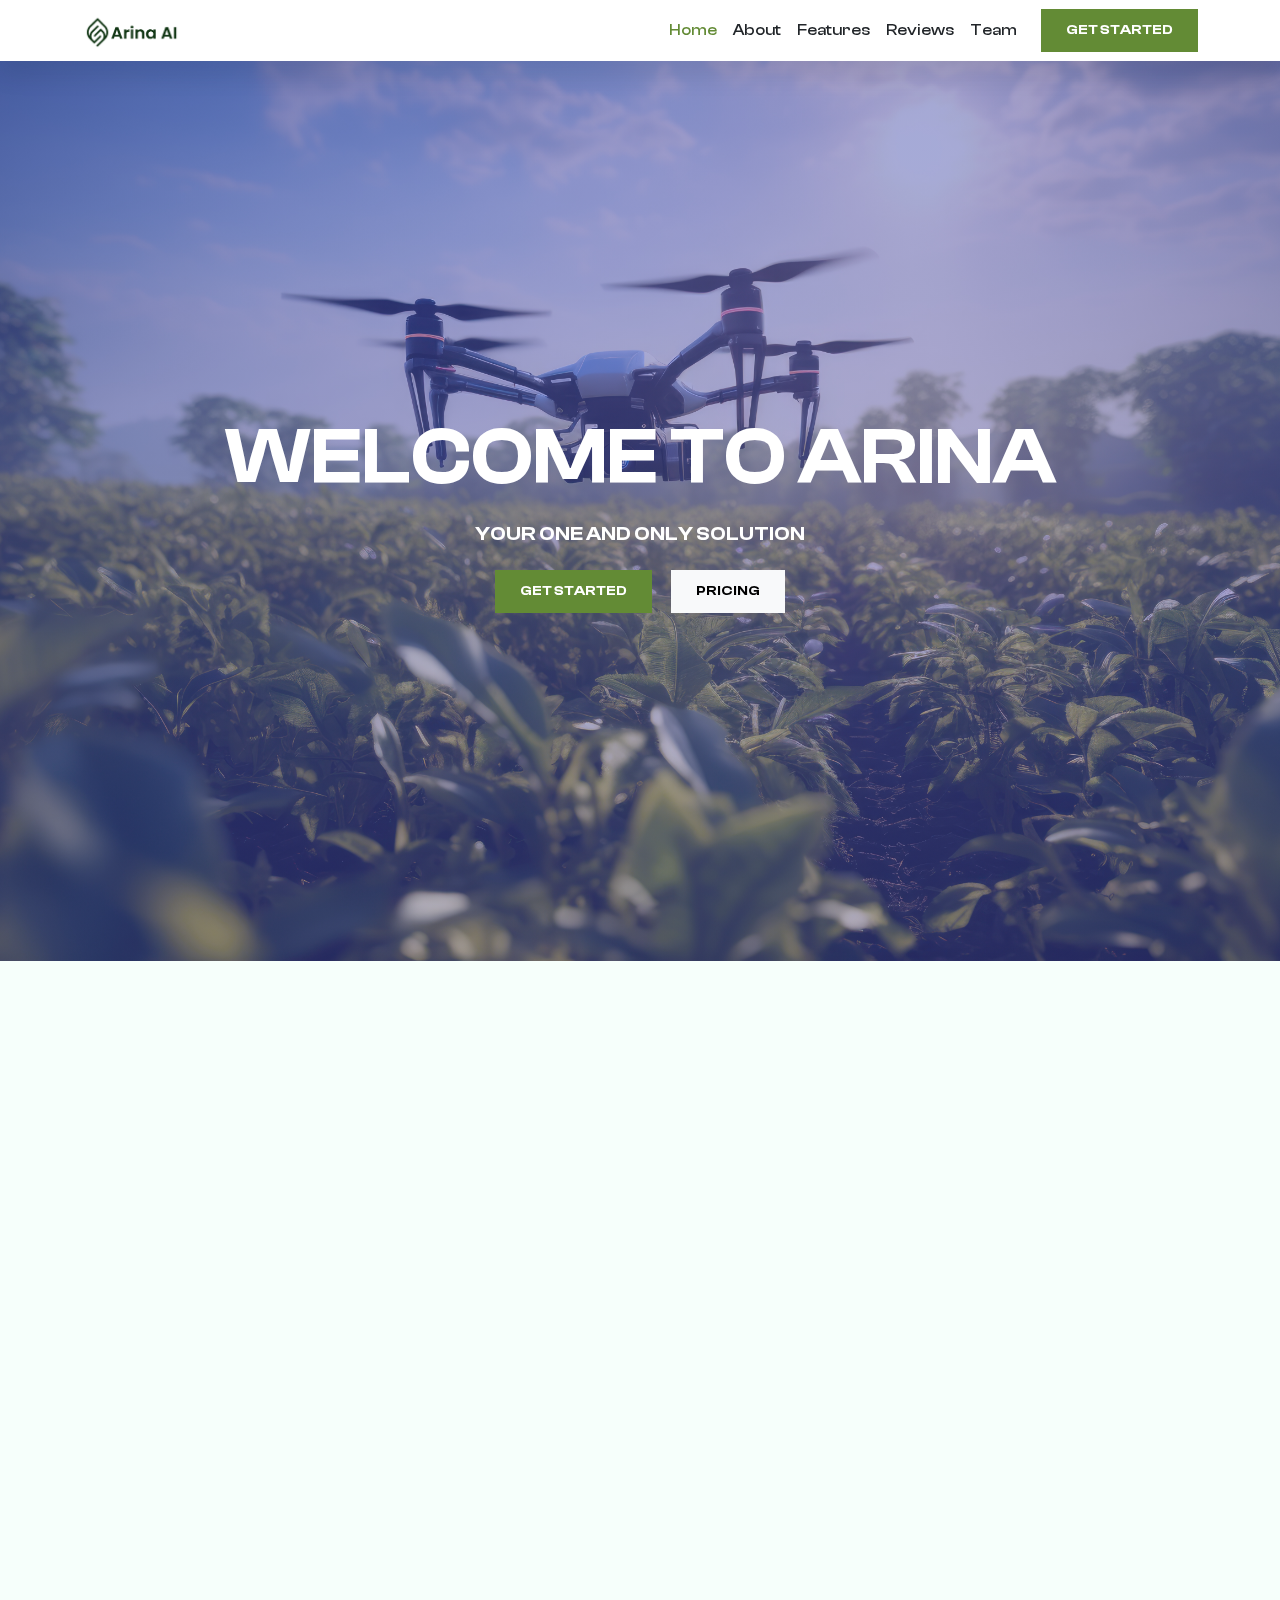
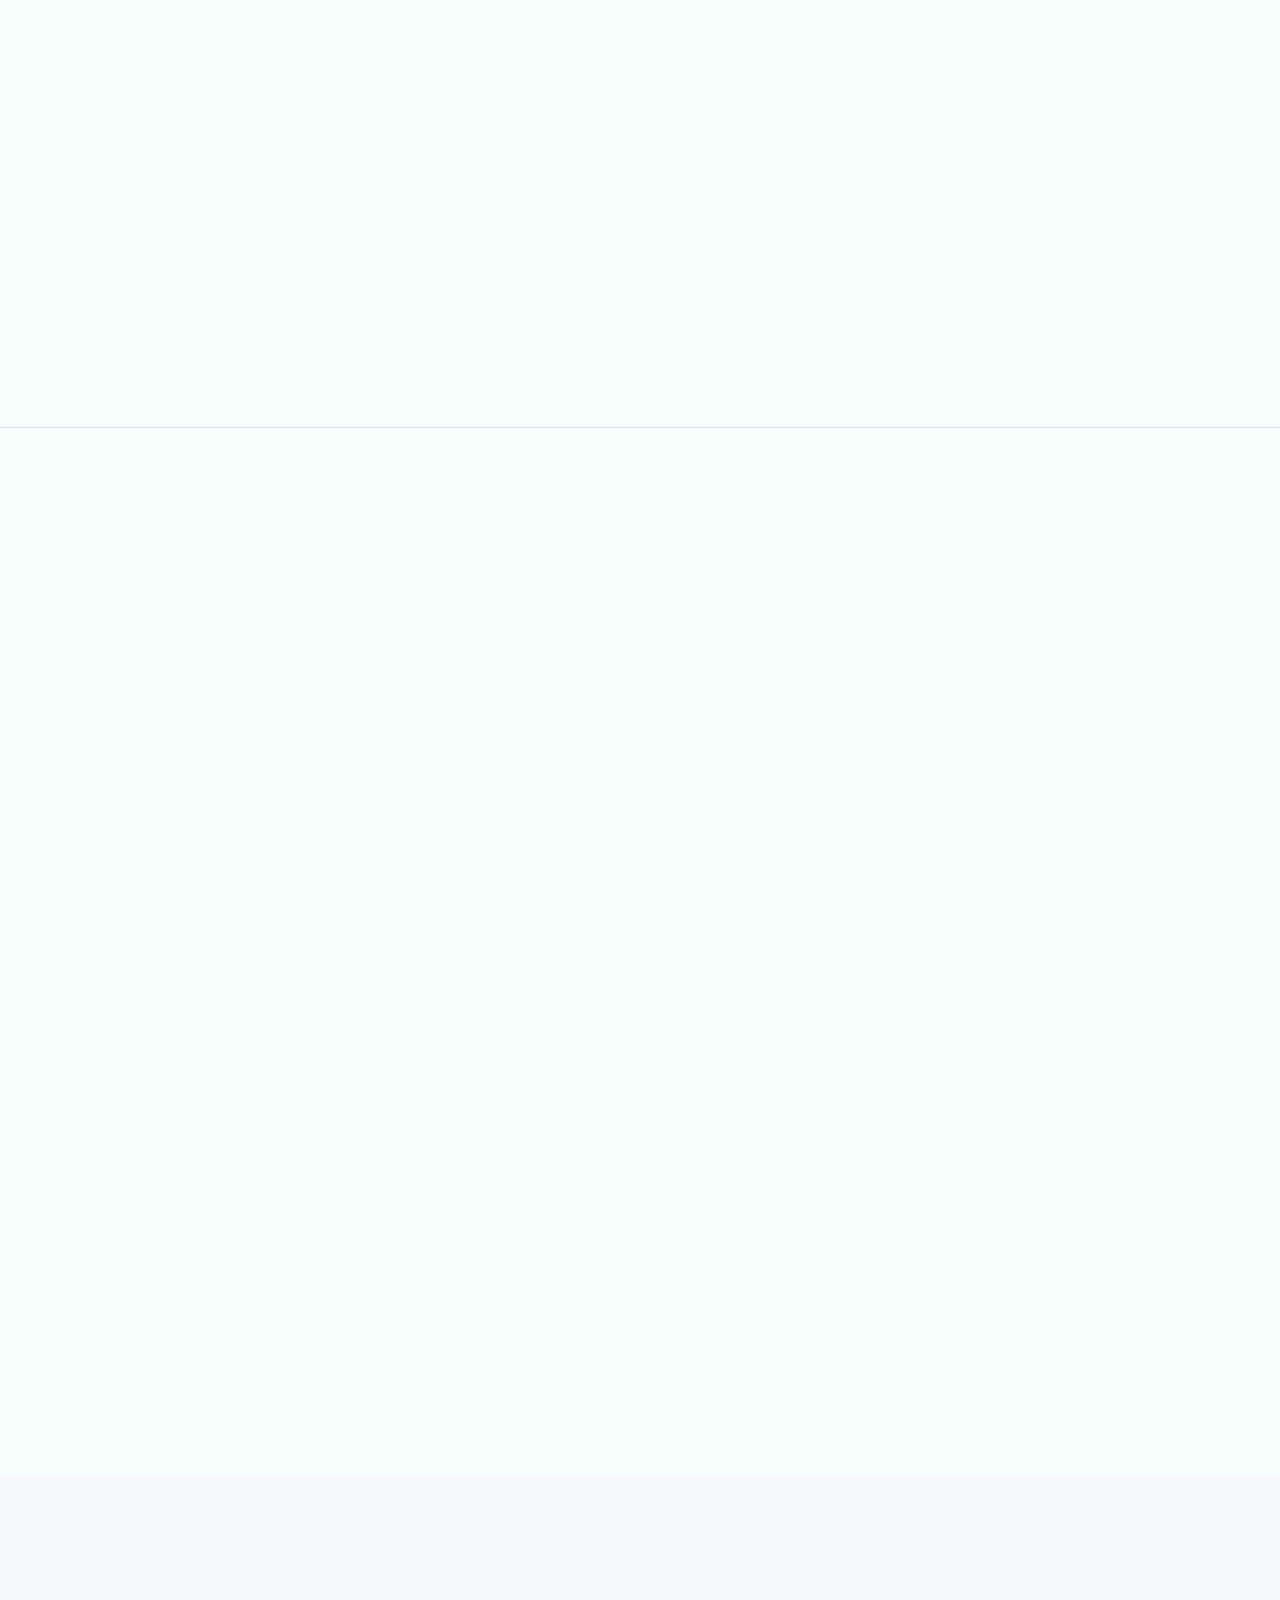
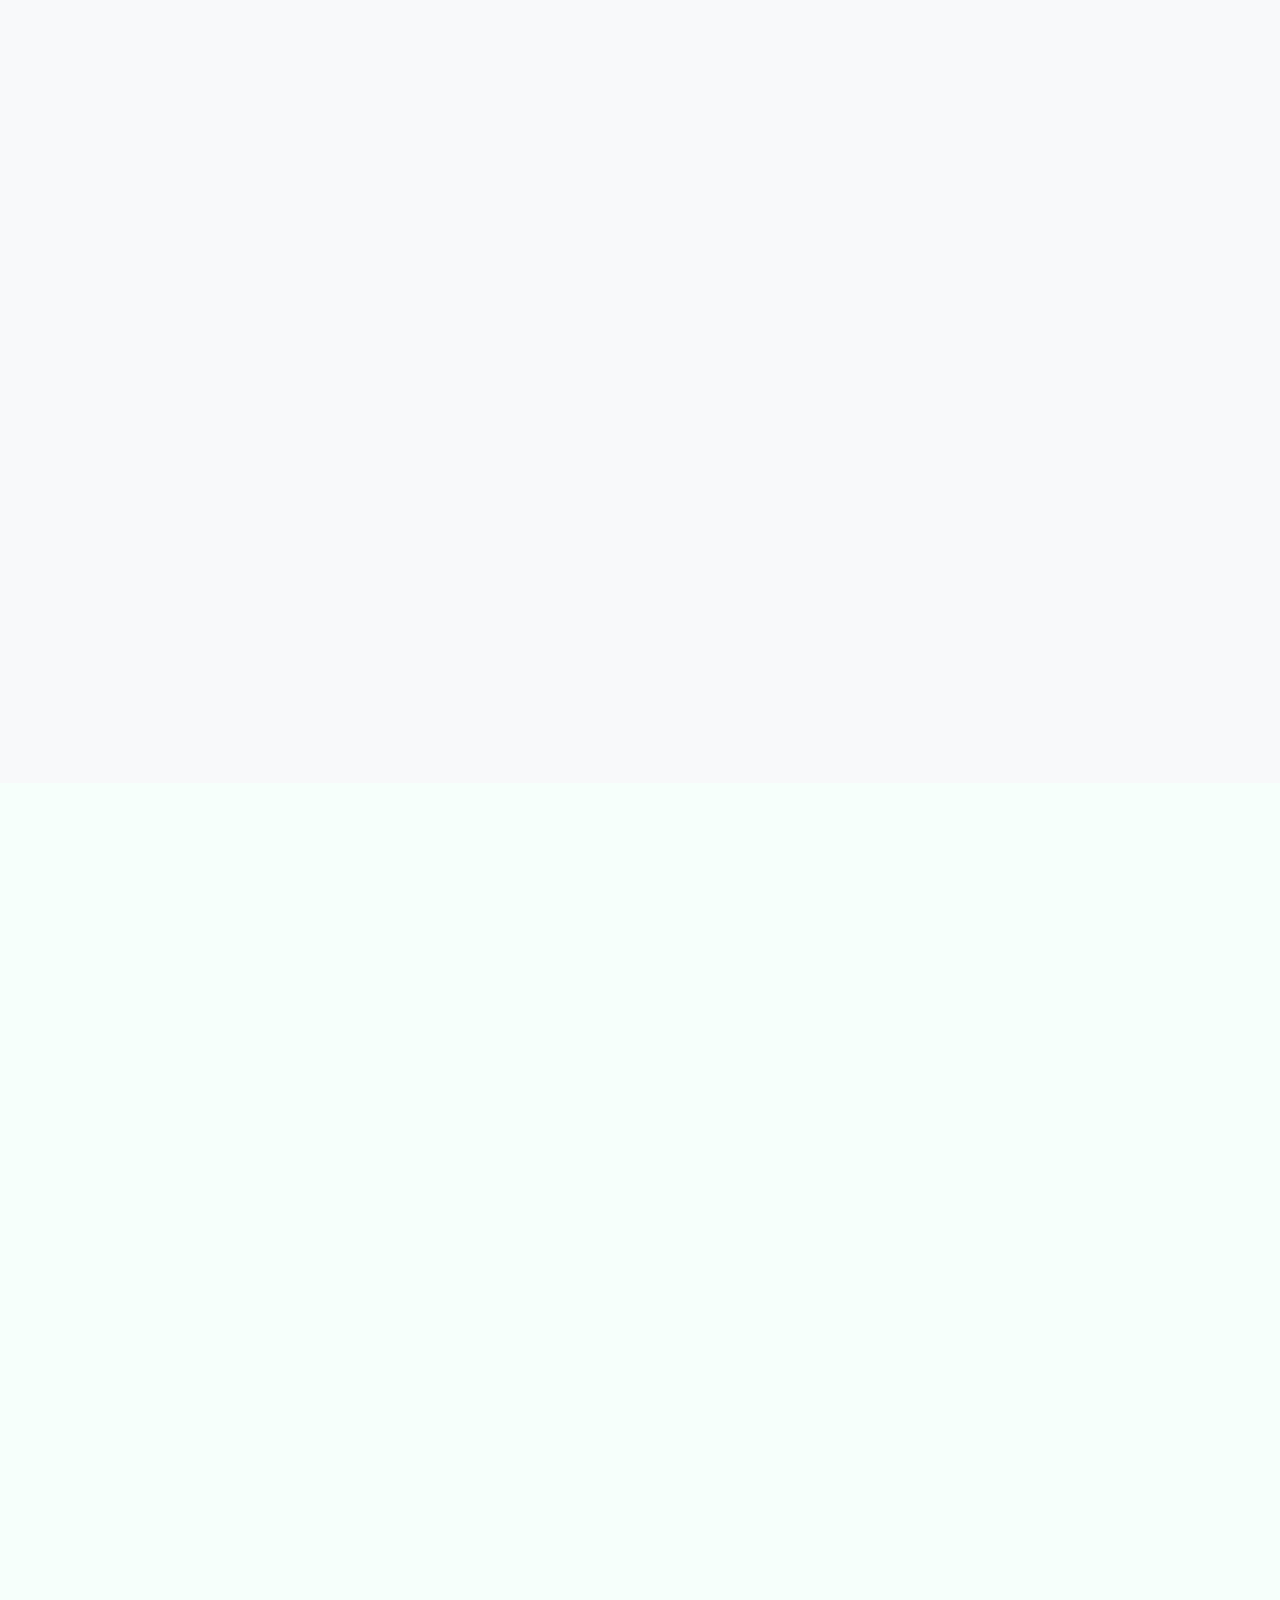
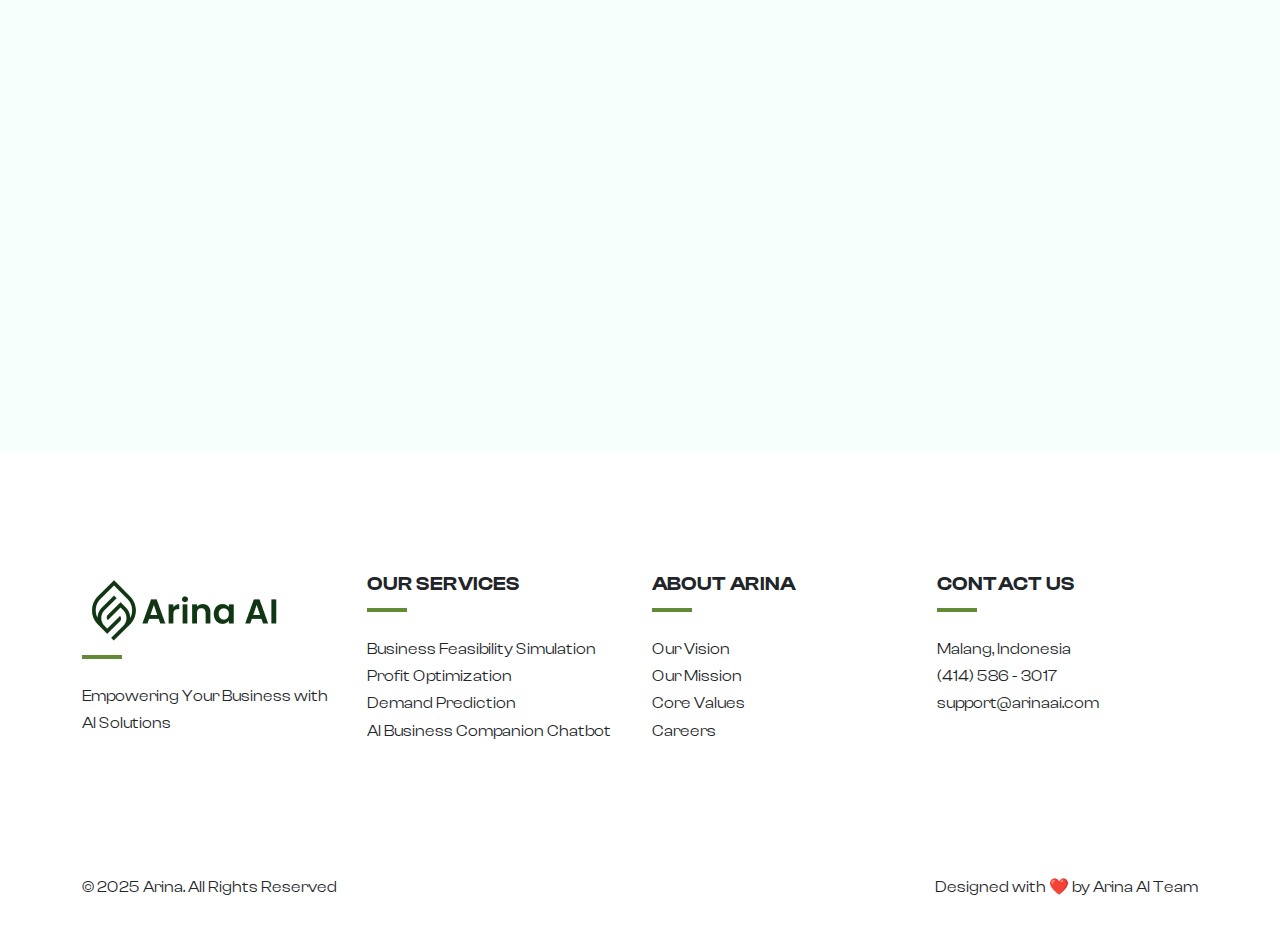
==== index.html @ c82485c7 "Ver 1.2" ====
<!doctype html>
<html lang="en">

<head>
    <meta charset="utf-8">
    <meta name="viewport" content="width=device-width, initial-scale=1">
    <title>Arina - Landing Page</title>
    <link rel="stylesheet" href="https://cdn.jsdelivr.net/npm/bootstrap@5.2.0/dist/css/bootstrap.min.css">
    <link href="https://cdn.jsdelivr.net/npm/remixicon@2.5.0/fonts/remixicon.css" rel="stylesheet">
    <link rel="stylesheet" href="https://cdn.jsdelivr.net/npm/@fancyapps/ui@4.0/dist/fancybox.css">
    <link rel="stylesheet" href="https://unpkg.com/aos@next/dist/aos.css" />
    <link rel="stylesheet" href="./assets/css/style.css">
</head>

<body data-bs-spy="scroll" data-bs-target=".navbar">

    <!-- NAVBAR -->
    <nav class="navbar navbar-expand-lg bg-white sticky-top">
        <div class="container">
            <a class="navbar-brand" href="#">
                <img src="./assets/images/Logo Arina Putih.png" alt="" style="width: 100px; height: auto;">
            </a>
            <button class="navbar-toggler" type="button" data-bs-toggle="collapse" data-bs-target="#navbarNav"
                aria-controls="navbarNav" aria-expanded="false" aria-label="Toggle navigation">
                <span class="navbar-toggler-icon"></span>
            </button>
            <div class="collapse navbar-collapse" id="navbarNav">
                <ul class="navbar-nav ms-auto">
                    <li class="nav-item">
                        <a class="nav-link" href="#hero">Home</a>
                    </li>
                    <li class="nav-item">
                        <a class="nav-link" href="#about">About</a>
                    </li>
                    <li class="nav-item">
                        <a class="nav-link" href="#Main Features">Features</a>
                    </li>
                    <li class="nav-item">
                        <a class="nav-link" href="#reviews">Reviews</a>
                    </li>
                    <li class="nav-item">
                        <a class="nav-link" href="#team">Team</a>
                    </li>
                </ul>
                <a href="https://adsurkasur.github.io/ArinaAI/" class="btn btn-brand ms-lg-3">Get Started</a>
            </div>
        </div>
    </nav>

    <!-- HERO -->
    <section id="hero" class="min-vh-100 d-flex align-items-center text-center">
        <div class="container">
            <div class="row">
                <div class="col-12">
                    <h1 data-aos="fade-left" class="text-uppercase text-white fw-semibold display-1">Welcome to Arina</h1>
                    <h5 class="text-white mt-3 mb-4" data-aos="fade-right">YOUR ONE AND ONLY SOLUTION</h5>
                    <div data-aos="fade-up" data-aos-delay="50">
                        <a href="https://adsurkasur.github.io/ArinaAI/" class="btn btn-brand me-2">Get Started</a>
                        <a href="#Pricing" class="btn btn-light ms-2">Pricing</a>
                    </div>
                </div>
            </div>
        </div>
    </section>

   <!-- ABOUT -->
<section id="about" class="section-padding">
    <div class="container">
        <div class="row">
            <div class="col-12 text-center" data-aos="fade-down" data-aos-delay="50">
                <div class="section-title">
                    <h1 class="display-4 fw-semibold">About Us</h1>
                    <div class="line"></div>
                    <p class="text-dark">
                        Discover how Arina can transform your business with cutting-edge AI solutions and personalized tools.
                    </p>
                </div>
            </div>
        </div>
        <div class="row justify-content-between align-items-center">
            <div class="col-lg-6" data-aos="fade-down" data-aos-delay="50">
                <img src="./assets/images/agriculture-healthy-food.jpg" alt="" class="small-image">
            </div>
            <div data-aos="fade-down" data-aos-delay="150" class="col-lg-5">
                <h1 class="text-dark">Why Choose Arina?</h1>
                <p class="mt-3 mb-4 text-dark">
                    Arina offers innovative AI-powered tools designed to optimize your business processes, reduce costs, and maximize profits. 
                    With our user-friendly platform, you can make data-driven decisions effortlessly.
                </p>
                <div class="d-flex pt-4 mb-3">
                    <div class="iconbox me-4">
                        <i class="ri-mail-send-fill"></i>
                    </div>
                    <div>
                        <h5 class="text-dark">Business Feasibility Simulation</h5>
                        <p class="text-dark">Evaluate your business potential with accurate cost, profit, and ROI predictions.</p>
                    </div>
                </div>
                <div class="d-flex mb-3">
                    <div class="iconbox me-4">
                        <i class="ri-user-5-fill"></i>
                    </div>
                    <div>
                        <h5 class="text-dark">Personalized AI Assistance</h5>
                        <p class="text-dark">Get tailored recommendations and insights to grow your business effectively.</p>
                    </div>
                </div>
                <div class="d-flex">
                    <div class="iconbox me-4">
                        <i class="ri-rocket-2-fill"></i>
                    </div>
                    <div>
                        <h5 class="text-dark">Scalable Solutions</h5>
                        <p class="text-dark">Our tools grow with your business, ensuring long-term success and adaptability.</p>
                    </div>
                </div>
            </div>
        </div>
    </div>
</section>

<!-- Main Features -->
<section id="Main Features" class="section-padding border-top">
    <div class="container">
        <div class="row">
            <div class="col-12 text-center" data-aos="fade-down" data-aos-delay="150">
                <div class="section-title">
                    <h1 class="display-4 fw-semibold">Main Features</h1>
                    <div class="line"></div>
                </div>
            </div>
        </div>
        <div class="row row-cols-1 row-cols-md-2 g-4 text-center">
            <!-- Service 1 -->
            <div class="col" data-aos="fade-down" data-aos-delay="150">
                <div class="service theme-shadow p-lg-5 p-4">
                    <div class="iconbox">
                        <i class="ri-pen-nib-fill"></i>
                    </div>
                    <h5 class="mt-4 mb-3">Business Feasibility Simulation</h5>
                    <ul style="list-style-type: none; padding: 0; margin: 0;">
                        <li>- Calculate business feasibility</li>
                        <li>- Estimate costs, profits, and payback period</li>
                    </ul>
                </div>
            </div>
            <!-- Service 2 -->
            <div class="col" data-aos="fade-down" data-aos-delay="250">
                <div class="service theme-shadow p-lg-5 p-4">
                    <div class="iconbox">
                        <i class="ri-stack-fill"></i>
                    </div>
                    <h5 class="mt-4 mb-3">Profit Optimization</h5>
                    <ul style="list-style-type: none; padding: 0; margin: 0;">
                        <li>- Determine optimal production capacity</li>
                        <li>- Consider constraints on capital, workforce, and logistics</li>
                    </ul>
                </div>
            </div>
            <!-- Service 3 -->
            <div class="col" data-aos="fade-down" data-aos-delay="350">
                <div class="service theme-shadow p-lg-5 p-4">
                    <div class="iconbox">
                        <i class="ri-ruler-2-fill"></i>
                    </div>
                    <h5 class="mt-4 mb-3">Demand Prediction</h5>
                    <ul style="list-style-type: none; padding: 0; margin: 0;">
                        <li>- Predict market demand</li>
                        <li>- Use the Simple Moving Average method for accurate results</li>
                    </ul>
                </div>
            </div>
            <!-- Service 4 -->
            <div class="col" data-aos="fade-down" data-aos-delay="450">
                <div class="service theme-shadow p-lg-5 p-4">
                    <div class="iconbox">
                        <i class="ri-pie-chart-2-fill"></i>
                    </div>
                    <h5 class="mt-4 mb-3">AI Business Companion Chatbot</h5>
                    <ul style="list-style-type: none; padding: 0; margin: 0;">
                        <li>- AI assistant capable of direct interaction</li>
                        <li>- Answer business-related questions</li>
                    </ul>
                </div>
            </div>
        </div>
    </div>
</section>

<!-- SUBSCRIPTION PLANS -->
<section id="pricing" class="section-padding bg-light">
    <div class="container">
        <div class="row">
            <div class="col-12 text-center" data-aos="fade-down" data-aos-delay="150">
                <div class="section-title">
                    <h1 class="display-4 fw-semibold">Subscription Plans</h1>
                    <div class="line"></div>
                    <p>Choose the plan that best fits your business needs and start transforming today.</p>
                </div>
            </div>
        </div>
        <div class="row g-4 text-center">
            <!-- Basic Plan -->
            <div class="col-md-4" data-aos="fade-up" data-aos-delay="200">
                <div class="pricing-card theme-shadow p-lg-5 p-4">
                    <h5 class="fw-bold">Basic Plan</h5>
                    <h1 class="display-4 fw-semibold">$19</h1>
                    <p class="text-muted">Per Month</p>
                    <ul style="list-style-type: none; padding: 0;">
                        <li>- Access to basic features</li>
                        <li>- Email support</li>
                        <li>- Up to 3 users</li>
                    </ul>
                    <a href="#" class="btn btn-brand mt-3">Get Started</a>
                </div>
            </div>
            <!-- Standard Plan -->
            <div class="col-md-4" data-aos="fade-up" data-aos-delay="300">
                <div class="pricing-card theme-shadow p-lg-5 p-4">
                    <h5 class="fw-bold">Standard Plan</h5>
                    <h1 class="display-4 fw-semibold">$49</h1>
                    <p class="text-muted">Per Month</p>
                    <ul style="list-style-type: none; padding: 0;">
                        <li>- Access to all features</li>
                        <li>- Priority email support</li>
                        <li>- Up to 10 users</li>
                    </ul>
                    <a href="#" class="btn btn-brand mt-3">Get Started</a>
                </div>
            </div>
            <!-- Premium Plan -->
            <div class="col-md-4" data-aos="fade-up" data-aos-delay="400">
                <div class="pricing-card theme-shadow p-lg-5 p-4">
                    <h5 class="fw-bold">Premium Plan</h5>
                    <h1 class="display-4 fw-semibold">$99</h1>
                    <p class="text-muted">Per Month</p>
                    <ul style="list-style-type: none; padding: 0;">
                        <li>- Access to all features</li>
                        <li>- 24/7 support</li>
                        <li>- Unlimited users</li>
                    </ul>
                    <a href="#" class="btn btn-brand mt-3">Get Started</a>
                </div>
            </div>
        </div>
    </div>
</section>

    <!-- COUNTER 
    <section id="counter" class="section-padding">
        <div class="container text-center">
            <div class="row g-4">
                <div class="col-lg-3 col-sm-6" data-aos="fade-down" data-aos-delay="150">
                    <h1 class="text-white display-4">90,00+</h1>
                    <h6 class="text-uppercase mb-0 text-white mt-3">Total Downloads</h6>
                </div>
                <div class="col-lg-3 col-sm-6" data-aos="fade-down" data-aos-delay="250">
                    <h1 class="text-white display-4">58K+</h1>
                    <h6 class="text-uppercase mb-0 text-white mt-3">Trusted Clients</h6>
                </div>
                <div class="col-lg-3 col-sm-6" data-aos="fade-down" data-aos-delay="350">
                    <h1 class="text-white display-4">5M+</h1>
                    <h6 class="text-uppercase mb-0 text-white mt-3">THemes Designed</h6>
                </div>
                <div class="col-lg-3 col-sm-6" data-aos="fade-down" data-aos-delay="450">
                    <h1 class="text-white display-4">100+</h1>
                    <h6 class="text-uppercase mb-0 text-white mt-3">Team Members</h6>
                </div>
            </div>
        </div>
    </section>-->

    <!-- PORTFOLIO -->
    <!--<section id="portfolio" class="section-padding">
        <div class="container">
            <div class="row">
                <div class="col-12 text-center" data-aos="fade-down" data-aos-delay="150">
                    <div class="section-title">
                        <h1 class="display-4 fw-semibold">Our Portfolio</h1>
                        <div class="line"></div>
                        <p>We love to craft digital experiances for brands rather than crap and more lorem ipsums and do crazy skills</p>
                    </div>
                </div>
            </div>
            <div class="row g-4">
                <div class="col-md-4" data-aos="fade-down" data-aos-delay="150">
                    <div class="portfolio-item image-zoom">
                        <div class="image-zoom-wrapper">
                            <img src="./assets/images/project-1.jpg" alt="">
                        </div>
                        <a href="./assets/images/project-1.jpg" data-fancybox="gallery" class="iconbox"><i class="ri-search-2-line"></i></a>
                    </div>
                    <div class="portfolio-item image-zoom mt-4">
                        <div class="image-zoom-wrapper">
                            <img src="./assets/images/project-2.jpg" alt="">
                        </div>
                        <a href="./assets/images/project-2.jpg" data-fancybox="gallery" class="iconbox"><i class="ri-search-2-line"></i></a>
                    </div>
                </div>
                <div class="col-md-4" data-aos="fade-down" data-aos-delay="250">
                    <div class="portfolio-item image-zoom">
                        <div class="image-zoom-wrapper">
                            <img src="./assets/images/project-3.jpg" alt="">
                        </div>
                        <a href="./assets/images/project-3.jpg" data-fancybox="gallery" class="iconbox"><i class="ri-search-2-line"></i></a>
                    </div>
                    <div class="portfolio-item image-zoom mt-4">
                        <div class="image-zoom-wrapper">
                            <img src="./assets/images/project-4.jpg" alt="">
                        </div>
                        <a href="./assets/images/project-4.jpg" data-fancybox="gallery" class="iconbox"><i class="ri-search-2-line"></i></a>
                    </div>
                </div>
                <div class="col-md-4" data-aos="fade-down" data-aos-delay="350">
                    <div class="portfolio-item image-zoom">
                        <div class="image-zoom-wrapper">
                            <img src="./assets/images/project-5.jpg" alt="">
                        </div>
                        <a href="./assets/images/project-5.jpg" data-fancybox="gallery" class="iconbox"><i class="ri-search-2-line"></i></a>
                    </div>
                    <div class="portfolio-item image-zoom mt-4">
                        <div class="image-zoom-wrapper">
                            <img src="./assets/images/project-6.jpg" alt="">
                        </div>
                        <a href="./assets/images/project-6.jpg" data-fancybox="gallery" class="iconbox"><i class="ri-search-2-line"></i></a>
                    </div>
                </div>
            </div>
        </div>
    </section>-->

    <!-- REVIEW 
    <section id="reviews" class="section-padding bg-light">
        <div class="container">
            <div class="row">
                <div class="col-12 text-center" data-aos="fade-down" data-aos-delay="150">
                    <div class="section-title">
                        <h1 class="display-4 fw-semibold">Testimonials</h1>
                        <div class="line"></div>
                        <p>We love to craft digital experiances for brands rather than crap and more lorem ipsums and do crazy skills</p>
                    </div>
                </div>
            </div>
            <div class="row gy-5 gx-4">
                <div class="col-lg-4 col-sm-6" data-aos="fade-down" data-aos-delay="150">
                    <div class="review">
                        <div class="review-head p-4 bg-white theme-shadow">
                            <div class="text-warning">
                                <i class="ri-star-fill"></i>
                                <i class="ri-star-fill"></i>
                                <i class="ri-star-fill"></i>
                                <i class="ri-star-fill"></i>
                                <i class="ri-star-fill"></i>
                            </div>
                            <p>Amazing theme ipsum dolor sit amet consectetur adipisicing elit. Assumenda eum animi rerum ipsam impedit dicta voluptatem.</p>
                        </div>
                        <div class="review-person mt-4 d-flex align-items-center">
                            <img class="rounded-circle" src="./assets/images/avatar-1.jpg" alt="">
                            <div class="ms-3">
                                <h5>Dianne Russell</h5>
                                <small>UX Architect</small>
                            </div>
                        </div>
                    </div>
                </div>
                <div class="col-lg-4 col-sm-6" data-aos="fade-down" data-aos-delay="250">
                    <div class="review">
                        <div class="review-head p-4 bg-white theme-shadow">
                            <div class="text-warning">
                                <i class="ri-star-fill"></i>
                                <i class="ri-star-fill"></i>
                                <i class="ri-star-fill"></i>
                                <i class="ri-star-fill"></i>
                                <i class="ri-star-fill"></i>
                            </div>
                            <p>Amazing theme ipsum dolor sit amet consectetur adipisicing elit. Assumenda eum animi rerum ipsam impedit dicta voluptatem.</p>
                        </div>
                        <div class="review-person mt-4 d-flex align-items-center">
                            <img class="rounded-circle" src="./assets/images/avatar-2.jpg" alt="">
                            <div class="ms-3">
                                <h5>Dianne Russell</h5>
                                <small>UX Architect</small>
                            </div>
                        </div>
                    </div>
                </div>
                <div class="col-lg-4 col-sm-6" data-aos="fade-down" data-aos-delay="350">
                    <div class="review">
                        <div class="review-head p-4 bg-white theme-shadow">
                            <div class="text-warning">
                                <i class="ri-star-fill"></i>
                                <i class="ri-star-fill"></i>
                                <i class="ri-star-fill"></i>
                                <i class="ri-star-fill"></i>
                                <i class="ri-star-fill"></i>
                            </div>
                            <p>Amazing theme ipsum dolor sit amet consectetur adipisicing elit. Assumenda eum animi rerum ipsam impedit dicta voluptatem.</p>
                        </div>
                        <div class="review-person mt-4 d-flex align-items-center">
                            <img class="rounded-circle" src="./assets/images/avatar-3.jpg" alt="">
                            <div class="ms-3">
                                <h5>Dianne Russell</h5>
                                <small>UX Architect</small>
                            </div>
                        </div>
                    </div>
                </div>
                <div class="col-lg-4 col-sm-6" data-aos="fade-down" data-aos-delay="450">
                    <div class="review">
                        <div class="review-head p-4 bg-white theme-shadow">
                            <div class="text-warning">
                                <i class="ri-star-fill"></i>
                                <i class="ri-star-fill"></i>
                                <i class="ri-star-fill"></i>
                                <i class="ri-star-fill"></i>
                                <i class="ri-star-fill"></i>
                            </div>
                            <p>Amazing theme ipsum dolor sit amet consectetur adipisicing elit. Assumenda eum animi rerum ipsam impedit dicta voluptatem.</p>
                        </div>
                        <div class="review-person mt-4 d-flex align-items-center">
                            <img class="rounded-circle" src="./assets/images/avatar-4.jpg" alt="">
                            <div class="ms-3">
                                <h5>Dianne Russell</h5>
                                <small>UX Architect</small>
                            </div>
                        </div>
                    </div>
                </div>
                <div class="col-lg-4 col-sm-6" data-aos="fade-down" data-aos-delay="550">
                    <div class="review">
                        <div class="review-head p-4 bg-white theme-shadow">
                            <div class="text-warning">
                                <i class="ri-star-fill"></i>
                                <i class="ri-star-fill"></i>
                                <i class="ri-star-fill"></i>
                                <i class="ri-star-fill"></i>
                                <i class="ri-star-fill"></i>
                            </div>
                            <p>Amazing theme ipsum dolor sit amet consectetur adipisicing elit. Assumenda eum animi rerum ipsam impedit dicta voluptatem.</p>
                        </div>
                        <div class="review-person mt-4 d-flex align-items-center">
                            <img class="rounded-circle" src="./assets/images/avatar-5.jpg" alt="">
                            <div class="ms-3">
                                <h5>Dianne Russell</h5>
                                <small>UX Architect</small>
                            </div>
                        </div>
                    </div>
                </div>
                <div class="col-lg-4 col-sm-6" data-aos="fade-down" data-aos-delay="650">
                    <div class="review">
                        <div class="review-head p-4 bg-white theme-shadow">
                            <div class="text-warning">
                                <i class="ri-star-fill"></i>
                                <i class="ri-star-fill"></i>
                                <i class="ri-star-fill"></i>
                                <i class="ri-star-fill"></i>
                                <i class="ri-star-fill"></i>
                            </div>
                            <p>Amazing theme ipsum dolor sit amet consectetur adipisicing elit. Assumenda eum animi rerum ipsam impedit dicta voluptatem.</p>
                        </div>
                        <div class="review-person mt-4 d-flex align-items-center">
                            <img class="rounded-circle" src="./assets/images/avatar-6.jpg" alt="">
                            <div class="ms-3">
                                <h5>Dianne Russell</h5>
                                <small>UX Architect</small>
                            </div>
                        </div>
                    </div>
                </div>
            </div>
        </div>
    </section> -->

<!-- TEAM -->
<section id="team" class="section-padding">
    <div class="container">
        <div class="row">
            <div class="col-12 text-center" data-aos="fade-down" data-aos-delay="150">
                <div class="section-title">
                    <h1 class="display-4 fw-semibold">Team Members</h1>
                    <div class="line"></div>
                    <p>
                        People behind Arina, dedicated to delivering innovative AI solutions and exceptional digital experiences for your business growth.
                    </p>
                    </p>
                </div>
            </div>
        </div>
        <div class="row g-4 text-center">
            <!-- Team Member 1 -->
            <div class="col-md-4" data-aos="fade-down" data-aos-delay="150">
                <div class="team-member image-zoom">
                    <div class="image-zoom-wrapper">
                        <img src="./assets/images/Ade.png" alt="">
                    </div>
                    <div class="team-member-content">
                        <h4 class="text-white">Ade Surya Ananda</h4>
                        <p class="mb-0 text-white">Chief Executive Officer</p>
                    </div>
                </div>
            </div>
            <!-- Team Member 2 -->
            <div class="col-md-4" data-aos="fade-down" data-aos-delay="250">
                <div class="team-member image-zoom">
                    <div class="image-zoom-wrapper">
                        <img src="./assets/images/Azel.png" alt="">
                    </div>
                    <div class="team-member-content">
                        <h4 class="text-white">Azel Khansa Ayusta</h4>
                        <p class="mb-0 text-white">Chief Financial Officer</p>
                    </div>
                </div>
            </div>
            <!-- Team Member 3 -->
            <div class="col-md-4" data-aos="fade-down" data-aos-delay="350">
                <div class="team-member image-zoom">
                    <div class="image-zoom-wrapper">
                        <img src="./assets/images/Gita.png" alt="">
                    </div>
                    <div class="team-member-content">
                        <h4 class="text-white">Najma Brighitta Arifia</h4>
                        <p class="mb-0 text-white">Chief Marketing Officer</p>
                    </div>
                </div>
            </div>
            <!-- Team Member 4 -->
            <div class="col-md-4" data-aos="fade-down" data-aos-delay="450">
                <div class="team-member image-zoom">
                    <div class="image-zoom-wrapper">
                        <img src="./assets/images/Daffa Radityo.jpg" alt="">
                    </div>
                    <div class="team-member-content">
                        <h4 class="text-white">Daffa Radityo Adjiefirmansyah</h4>
                        <p class="mb-0 text-white">Chief Tech Officer</p>
                    </div>
                </div>
            </div>
            <!-- Team Member 5 -->
            <div class="col-md-4" data-aos="fade-down" data-aos-delay="550">
                <div class="team-member image-zoom">
                    <div class="image-zoom-wrapper">
                        <img src="./assets/images/Yaya.png" alt="">
                    </div>
                    <div class="team-member-content">
                        <h4 class="text-white">Mutiara Shabrina</h4>
                        <p class="mb-0 text-white">Chief Operating Officer</p>
                    </div>
                </div>
            </div>
        </div>
    </div>
</section>

    <!-- CONTACT 
    <section class="section-padding bg-light" id="contact">
        <div class="container">
            <div class="row">
                <div class="col-12 text-center" data-aos="fade-down" data-aos-delay="150">
                    <div class="section-title">
                        <h1 class="display-4 text-white fw-semibold">Gete in touch</h1>
                        <div class="line bg-white"></div>
                        <p class="text-white">We love to craft digital experiances for brands rather than crap and more lorem ipsums and do crazy skills</p>
                    </div>
                </div>
            </div>
            <div class="row justify-content-center" data-aos="fade-down" data-aos-delay="250">
                <div class="col-lg-8">
                    <form action="#" class="row g-3 p-lg-5 p-4 bg-white theme-shadow">
                        <div class="form-group col-lg-6">
                            <input type="text" class="form-control" placeholder="Enter first name">
                        </div>
                        <div class="form-group col-lg-6">
                            <input type="text" class="form-control" placeholder="Enter last name">
                        </div>
                        <div class="form-group col-lg-12">
                            <input type="email" class="form-control" placeholder="Enter Email address">
                        </div>
                        <div class="form-group col-lg-12">
                            <input type="text" class="form-control" placeholder="Enter subject">
                        </div>
                        <div class="form-group col-lg-12">
                            <textarea name="message" rows="5" class="form-control" placeholder="Enter Message"></textarea>
                        </div>
                        <div class="form-group col-lg-12 d-grid">
                            <button class="btn btn-brand">Send Message</button>
                        </div>
                    </form>
                </div>
            </div>
        </div>
    </section>-->

    <!-- BLOG    
     <section id="blog" class="section-padding">
        <div class="container">
            <div class="row">
                <div class="col-12 text-center" data-aos="fade-down" data-aos-delay="150">
                    <div class="section-title">
                        <h1 class="display-4 fw-semibold">Recent News & Articles</h1>
                        <div class="line"></div>
                        <p>We love to craft digital experiances for brands rather than crap and more lorem ipsums and do crazy skills</p>
                    </div>
                </div>
            </div>
            <div class="row">
                <div class="col-md-4" data-aos="fade-down" data-aos-delay="150">
                    <div class="team-member image-zoom">
                        <div class="image-zoom-wrapper">
                            <img src="./assets/images/blog-post-1.jpg" alt="">
                        </div>
                        <h5 class="mt-4">Web Design 2022</h5>
                        <p>Lorem ipsum dolor sit amet consectetur adipisicing elit. Sit sequi quos magni!</p>
                        <a href="#">Read More</a>
                    </div>
                </div>
                <div class="col-md-4" data-aos="fade-down" data-aos-delay="250">
                    <div class="team-member image-zoom">
                        <div class="image-zoom-wrapper">
                            <img src="./assets/images/blog-post-2.jpg" alt="">
                        </div>
                        <h5 class="mt-4">Web Design 2022</h5>
                        <p>Lorem ipsum dolor sit amet consectetur adipisicing elit. Sit sequi quos magni!</p>
                        <a href="#">Read More</a>
                    </div>
                </div>
                <div class="col-md-4" data-aos="fade-down" data-aos-delay="350">
                    <div class="team-member image-zoom">
                        <div class="image-zoom-wrapper">
                            <img src="./assets/images/blog-post-3.jpg" alt="">
                        </div>
                        <h5 class="mt-4">Web Design 2022</h5>
                        <p>Lorem ipsum dolor sit amet consectetur adipisicing elit. Sit sequi quos magni!</p>
                        <a href="#">Read More</a>
                    </div>
                </div>
            </div>
        </div>
    </section>-->

<!-- FOOTER -->
<footer class="bg-white">
    <div class="footer-top">
        <div class="container">
            <div class="row gy-5">
                <div class="col-lg-3 col-sm-6">
                    <a href="#"><img src="./assets/images/Logo Arina Putih.png" alt=""></a>
                    <div class="line"></div>
                    <p class="text-dark">Empowering Your Business with AI Solutions</p>
                    <div class="social-icons">
                        <a href="#"><i class="ri-twitter-fill"></i></a>
                        <a href="#"><i class="ri-instagram-fill"></i></a>
                        <a href="#"><i class="ri-github-fill"></i></a>
                        <a href="#"><i class="ri-dribbble-fill"></i></a>
                    </div>
                </div>
                <div class="col-lg-3 col-sm-6">
                    <h5 class="mb-0 text-dark">OUR SERVICES</h5>
                    <div class="line"></div>
                    <ul>
                        <li><a href="#" class="text-dark">Business Feasibility Simulation</a></li>
                        <li><a href="#" class="text-dark">Profit Optimization</a></li>
                        <li><a href="#" class="text-dark">Demand Prediction</a></li>
                        <li><a href="#" class="text-dark">AI Business Companion Chatbot</a></li>
                    </ul>
                </div>
                <div class="col-lg-3 col-sm-6">
                    <h5 class="mb-0 text-dark">ABOUT ARINA</h5>
                    <div class="line"></div>
                    <ul>
                        <li><a href="#" class="text-dark">Our Vision</a></li>
                        <li><a href="#" class="text-dark">Our Mission</a></li>
                        <li><a href="#" class="text-dark">Core Values</a></li>
                        <li><a href="#" class="text-dark">Careers</a></li>
                    </ul>
                </div>
                <div class="col-lg-3 col-sm-6">
                    <h5 class="mb-0 text-dark">CONTACT US</h5>
                    <div class="line"></div>
                    <ul>
                        <li class="text-dark">Malang, Indonesia</li>
                        <li class="text-dark">(414) 586 - 3017</li>
                        <li class="text-dark">support@arinaai.com</li>
                    </ul>
                </div>
            </div>
        </div>
    </div>
    <div class="footer-bottom">
        <div class="container">
            <div class="row g-4 justify-content-between">
                <div class="col-auto">
                    <p class="mb-0 text-dark">© 2025 Arina. All Rights Reserved</p>
                </div>
                <div class="col-auto">
                    <p class="mb-0 text-dark">Designed with ❤️ by Arina AI Team</p>
                </div>
            </div>
        </div>
    </div>
</footer>




    <script src="https://cdn.jsdelivr.net/npm/bootstrap@5.2.0/dist/js/bootstrap.bundle.min.js"></script>
    <script src="https://cdn.jsdelivr.net/npm/@fancyapps/ui@4.0/dist/fancybox.umd.js"></script>
    <script src="https://unpkg.com/aos@next/dist/aos.js"></script>
    <script src="./assets/js/main.js"></script>
</body>

</html>
---- assets/css/style.css ----
/* FONTS */
@import url(../css/clash-display.css);

/* VARIABLES */
:root {
    --c-dark: #212529;
    --c-brand: #638B35;
    --c-brand-light: #638B35;
    --c-brand-rgb: 78, 87, 212;
    --c-body: #f6fffb;
    --font-base: "ClashDisplay", sans-serif;
    --box-shadow: 0px 15px 25px rgba(0, 0, 0, 0.08);
    --transition: all 0.5s ease;
    --background-navbar: #638B35
}

/* RESET & HELPERS */
body {
    font-family: var(--font-base);
    line-height: 1.7;
    color: var(--c-dark);
    background-color: #f6fffb; /* Warna hijau muda yang selaras */
}

h1, h2, h3,h4, h5, h6,
.h1, .h2, .h3, .h4, .h5, .h6 {
    font-weight: 600;
    color: var(--c-dark);
}

a {
    text-decoration: none;
    color: var(--c-brand);
    transition: var(--transition);
}

a:hover {
    color: var(--c-brand-light);
}

img {
    max-width: 100%;
    height: auto;
}

.section-padding {
    padding-top: 140px;
    padding-bottom: 140px;
}

.theme-shadow {
    box-shadow: var(--box-shadow);
}

/* IMAGE ZOOM */
.image-zoom {
    position: relative;
    /* overflow: hidden; */
}

.image-zoom-wrapper {
    overflow: hidden;
    position: relative;
}

.image-zoom-wrapper img{
     transition: var(--transition);
}

.image-zoom:hover .image-zoom-wrapper img {
    transform: scale(1.1);
}


/* NAVBAR */
.navbar {
    box-shadow: var(--box-shadow);
    background-color: var(--background-navbar);
}

.navbar-nav .nav-link {
    font-weight: 500;
    color: var(--c-dark);
}

.navbar-nav .nav-link.active {
    color: var(--c-brand);
}


/* BTN */
.btn {
    font-weight: 600;
    font-size: 14px;
    text-transform: uppercase;
    border-radius: 0;
    padding: 10px 24px;
}

.btn-brand {
    background-color: var(--c-brand);
    border-color: var(--c-brand);
    color: white;
}

.btn-brand:hover {
    background-color: var(--c-brand-light);
    border-color: var(--c-brand-light);
    color: white;
}


/* HERO */
#hero {
    background: linear-gradient(rgba(var(--c-brand-rgb), 0.507), rgba(var(--c-brand-rgb), 0.438)), url(../images/Hero\ Background.jpg);
    background-position: center;
    background-size: cover;
}


/* SECTION TITLE */
.section-title {
    margin-bottom: 60px;
}

.section-title .line {
    width: 60px;
    height: 4px;
    background-color: var(--c-brand);
    margin: 16px auto 24px auto;
}

.section-title p {
    max-width: 500px;
    margin-left: auto;
    margin-right: auto;
}

.small-image {
    width: 60%; /* Atur ukuran gambar menjadi lebih kecil */
    height: auto; /* Pertahankan rasio aspek gambar */
    display: block;
    margin: 0 auto; /* Pusatkan gambar jika diperlukan */
}

/* ICONBOX */
.iconbox {
    width: 70px;
    height: 70px;
    display: inline-flex;
    align-items: center;
    justify-content: center;
    background: rgba(var(--c-brand-rgb), 0.1);
    color: var(--c-brand);
    font-size: 34px;
    flex: none;
}

/* SERVICE */
.service {
    position: relative;
    overflow: hidden;
    z-index: 2;
}

.service::after {
    content: "";
    width: 40px;
    height: 40px;
    background: rgba(var(--c-brand-rgb), 0.2);
    position: absolute;
    bottom: 0;
    right: 0;
    transition: var(--transition);
}


.service:hover::after {
    width: 100%;
    height: 100%;
    background: var(--c-brand);
    z-index: -1;
}

.service:hover h5,
.service:hover p {
    color: white;
}

.service:hover .iconbox {
    background-color: rgba(255,255,255,0.2);
    color: white;
}

/* COUNTER */
#counter {
    background: linear-gradient(rgba(var(--c-brand-rgb), 0.8), rgba(var(--c-brand-rgb), 0.8)), url(../images/counter.jpg);
    background-position: center;
    background-size: cover;
}

/* PORTFOLIO */
.portfolio-item .iconbox {
    background-color: var(--c-brand);
    color: white;
    position: absolute;
    top: 40%;
    left: 50%;
    transform: translate(-50%, -50%);
    opacity: 0;
}

.portfolio-item:hover .iconbox {
    opacity: 1;
    top: 50%;
}

/* REVIEW */
.review small {
    font-weight: 600;
    text-transform: uppercase;
    color: var(--c-brand);
}

.review-head {
    position: relative;
}

.review-head::after {
    content: "";
    width: 28px;
    height: 28px;
    position: absolute;
    bottom: -14px;
    background-color: white;
    transform: rotate(45deg);
}

/* TEAM */
.team-member-content {
    background-color: var(--c-brand);
    position: absolute;
    bottom: -24px;
    left: 50%;
    width: calc(100% - 50px);
    transform: translateX(-50%);
    padding: 24px;
    transition: var(--transition);
    opacity: 0;
    
}

.team-member img {
    border-radius: 0; /* Menghapus efek lingkaran */
    width: 100%; /* Pastikan gambar responsif */
    height: auto; /* Menjaga proporsi gambar */
    object-fit: cover; /* Memastikan gambar terisi penuh */
}

.team-member:hover .team-member-content {
    opacity: 1;
    bottom: 24px;
}

/* CONTACT */
#contact {
    position: relative;
    z-index: 2;
}

#contact::after {
    content: "";
    width: 100%;
    height: 70%;
    background: linear-gradient(rgba(var(--c-brand-rgb), 0.8), rgba(var(--c-brand-rgb), 0.8)),;
    background-position: center;
    background-size: cover;
    position: absolute;
    top: 0;
    left: 0;
    z-index: -1;
}

#contact .form-control {
    border-radius: 0;
}

#contact .form-control:focus {
    box-shadow: none;
    border-color: var(--c-brand);
}

/* FOOTER */
footer {
    padding-top: 120px;
}

.footer-top {
    padding-bottom: 40px;
    border-bottom: 1px solid rgba(255,255,255,0.1);
}

.footer-bottom {
    padding-top: 40px;
    padding-bottom: 40px;
}


footer li,
footer p,
footer a {
    color: rgba(0, 0, 0, 0.7);
}

footer ul {
    list-style: none;
    padding: 0;
}

footer .line {
    width: 40px;
    height: 4px;
    background-color: var(--c-brand);
    margin-top: 12px;
    margin-bottom: 24px;
}

.social-icons a {
    width: 40px;
    height: 40px;
    display: inline-flex;
    align-items: center;
    justify-content: center;
    background-color: rgba(255,255,255,0.1);
    border-radius: 100px;
}

.social-icons a:hover {
    background-color: var(--c-brand);
    color: rgb(0, 0, 0);
}
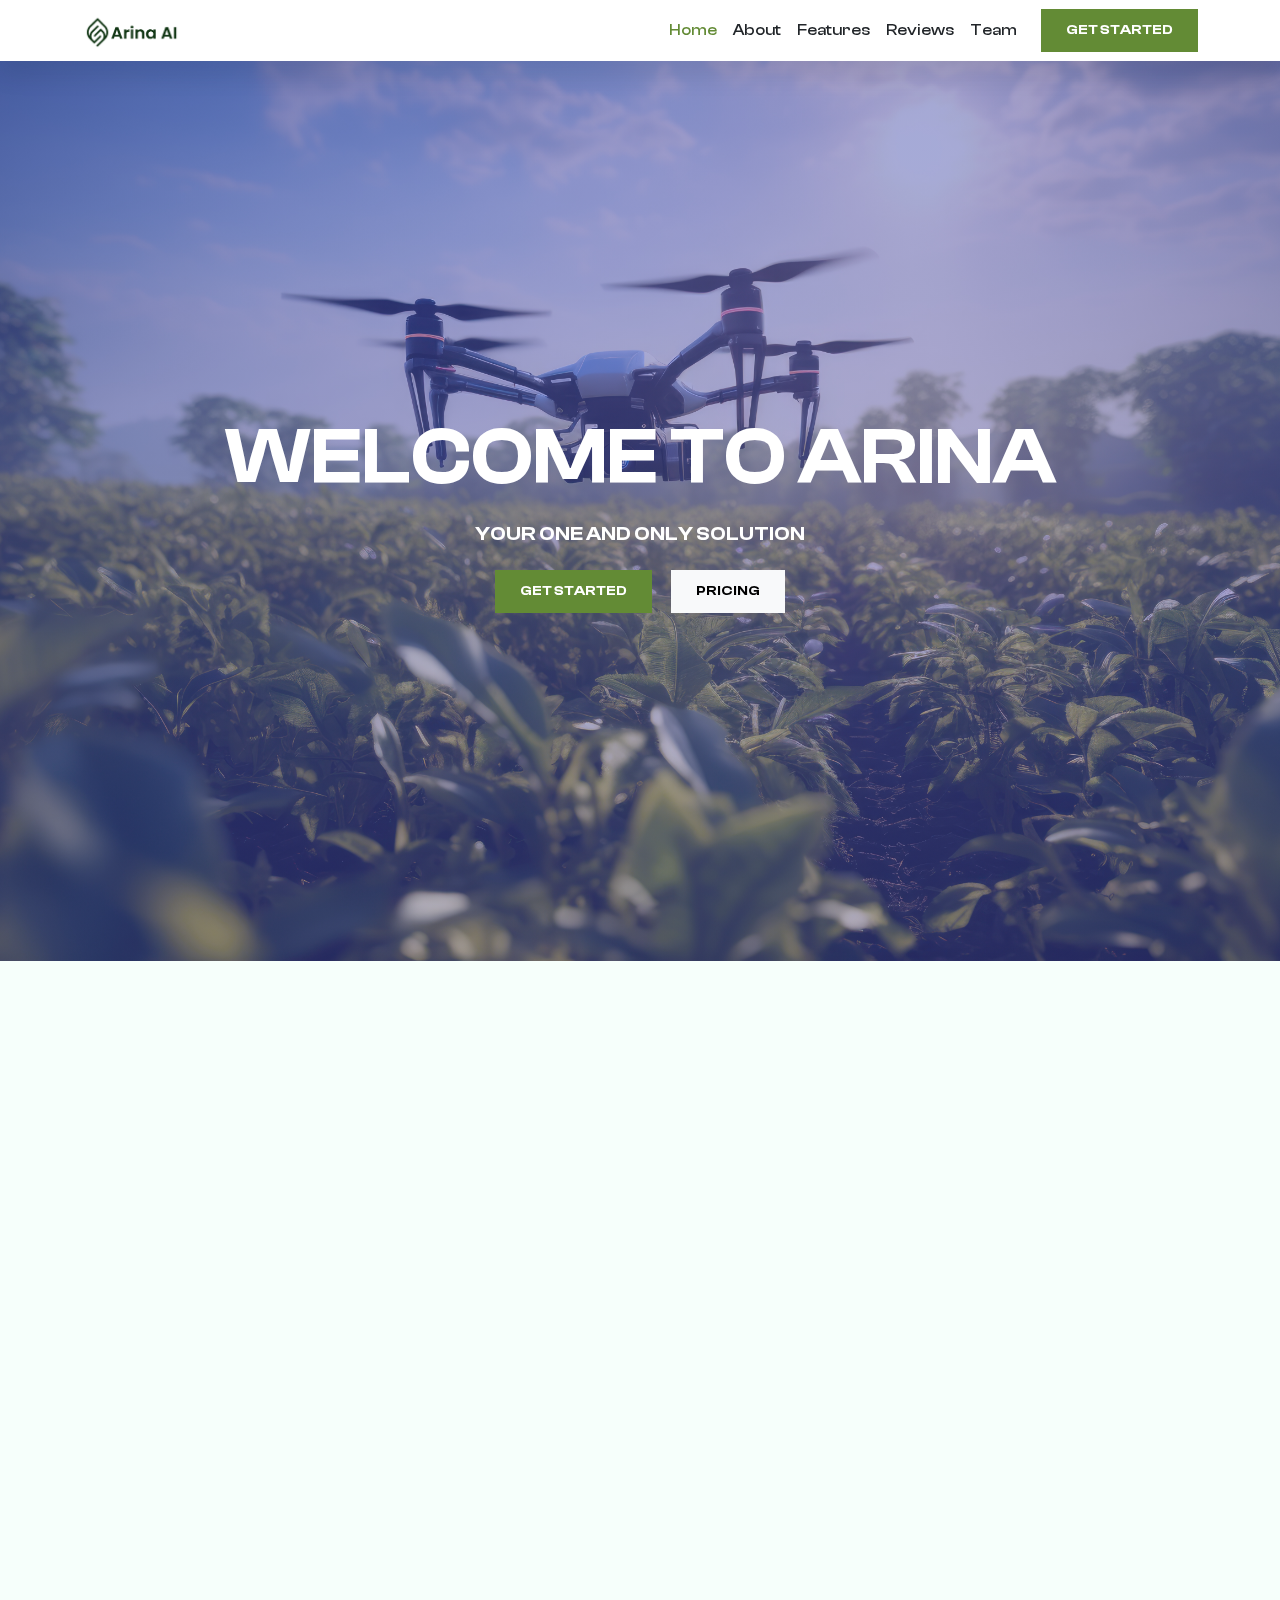
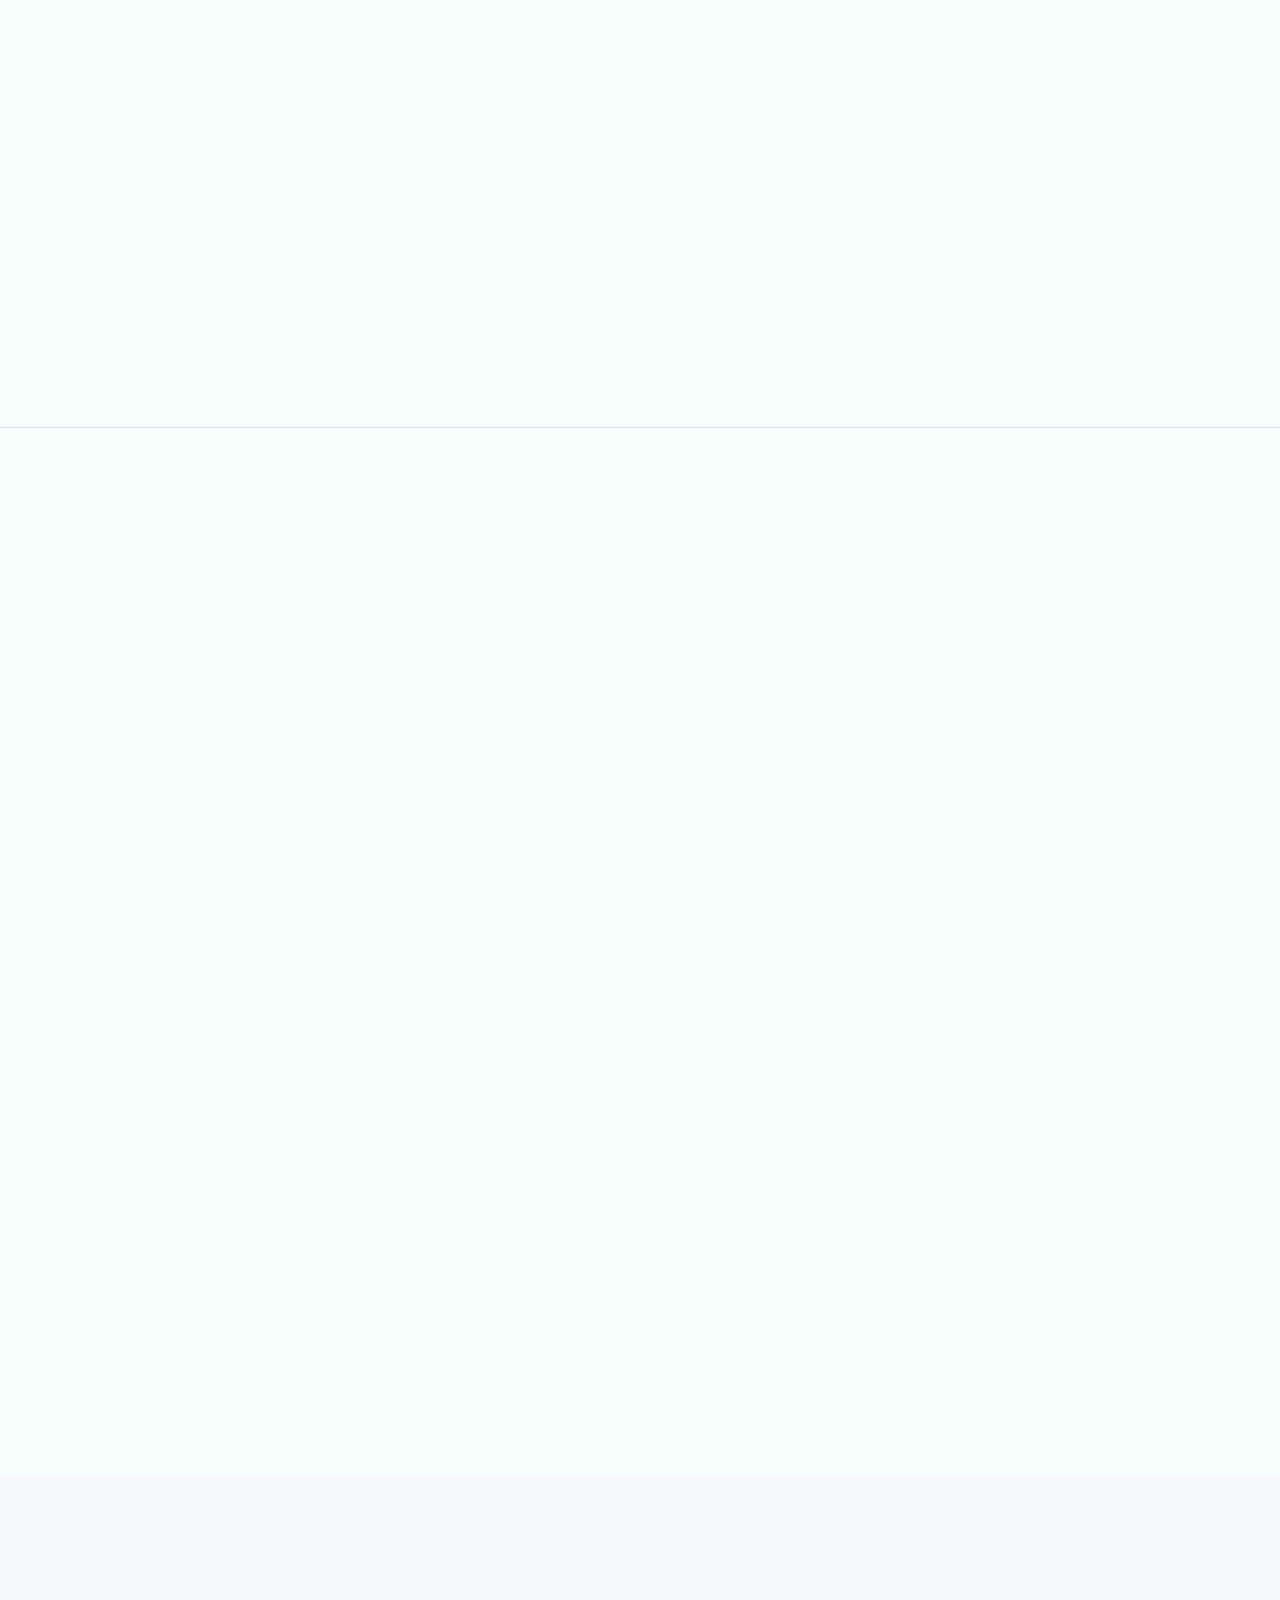
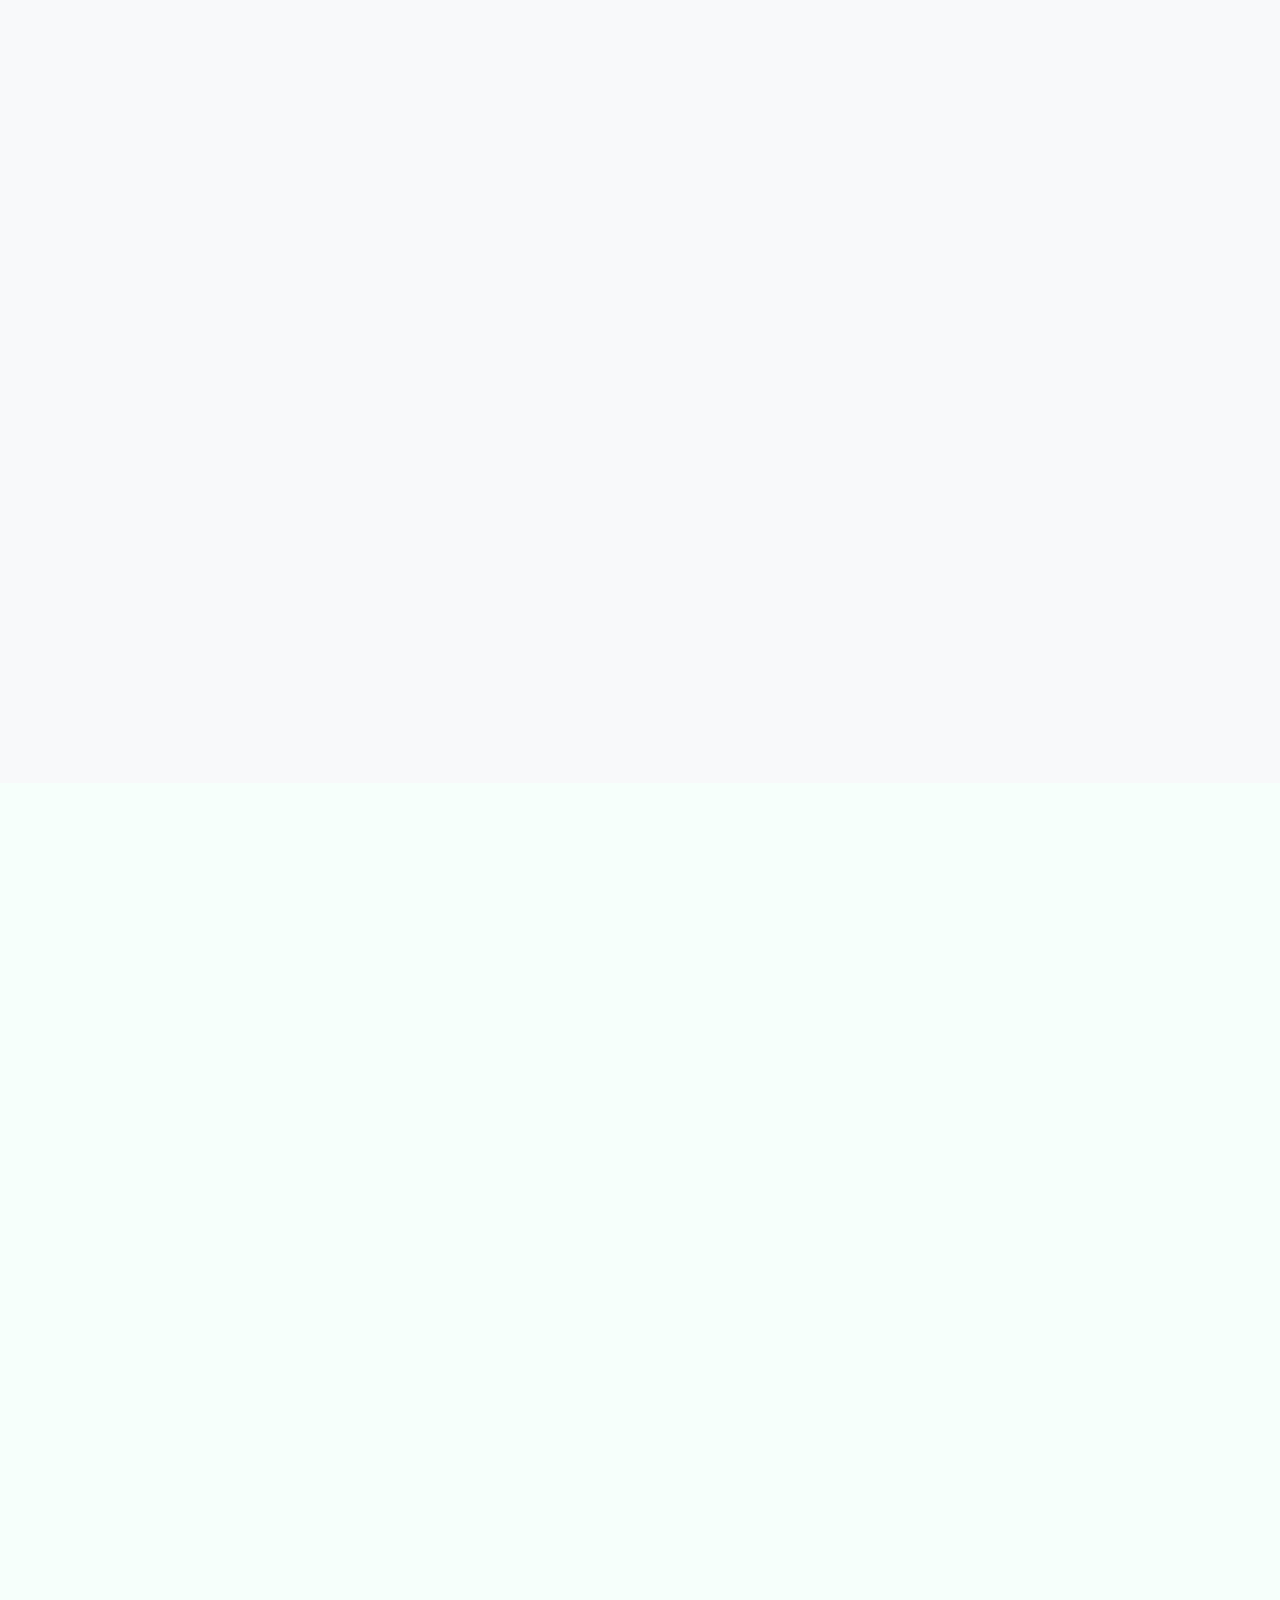
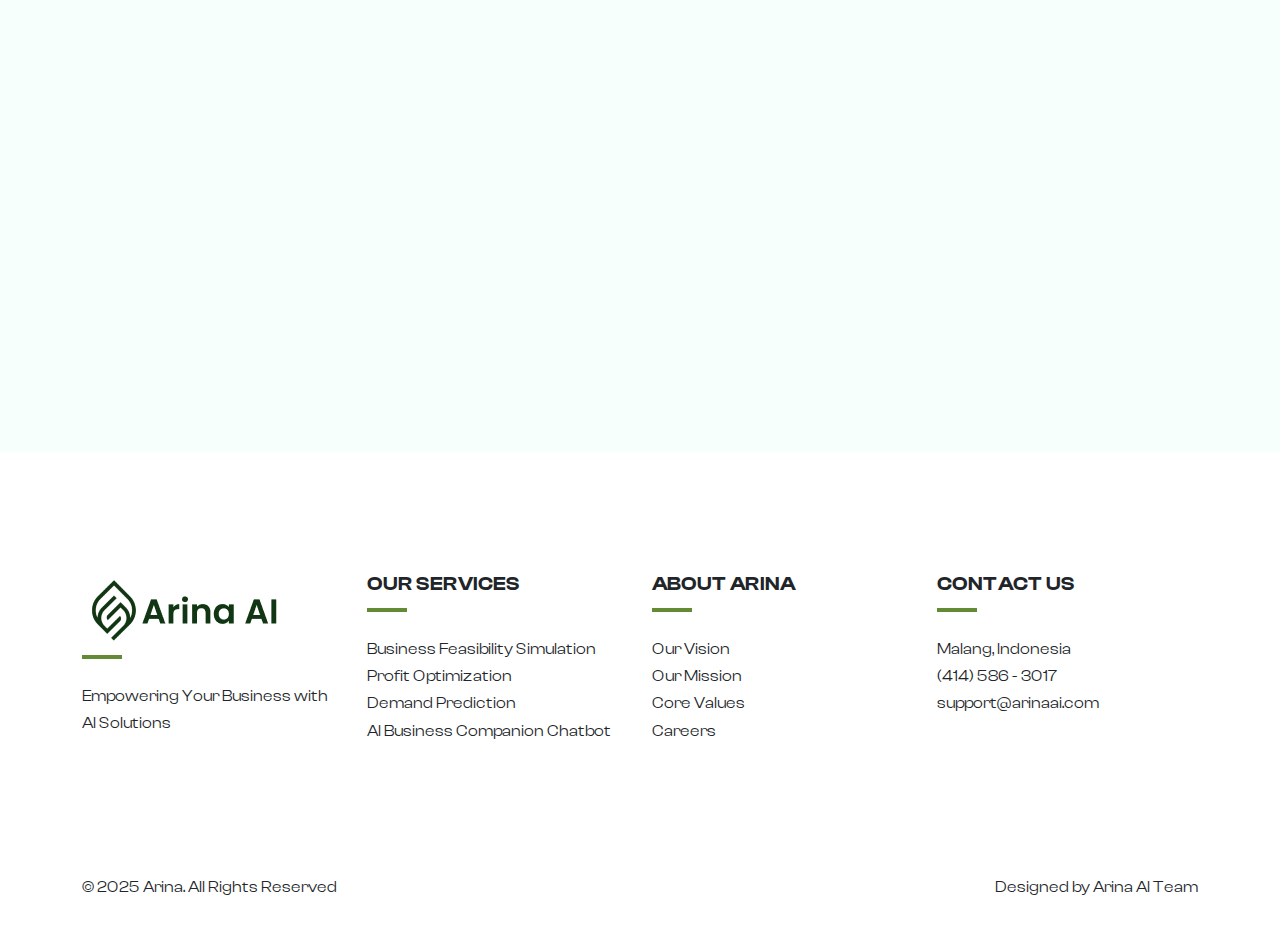
==== commit 6d51165e: "Footer Changes" ====
--- a/index.html
+++ b/index.html
@@ -693,7 +693,7 @@
                     <p class="mb-0 text-dark">© 2025 Arina. All Rights Reserved</p>
                 </div>
                 <div class="col-auto">
-                    <p class="mb-0 text-dark">Designed with ❤️ by Arina AI Team</p>
+                    <p class="mb-0 text-dark">Designed by Arina AI Team</p>
                 </div>
             </div>
         </div>
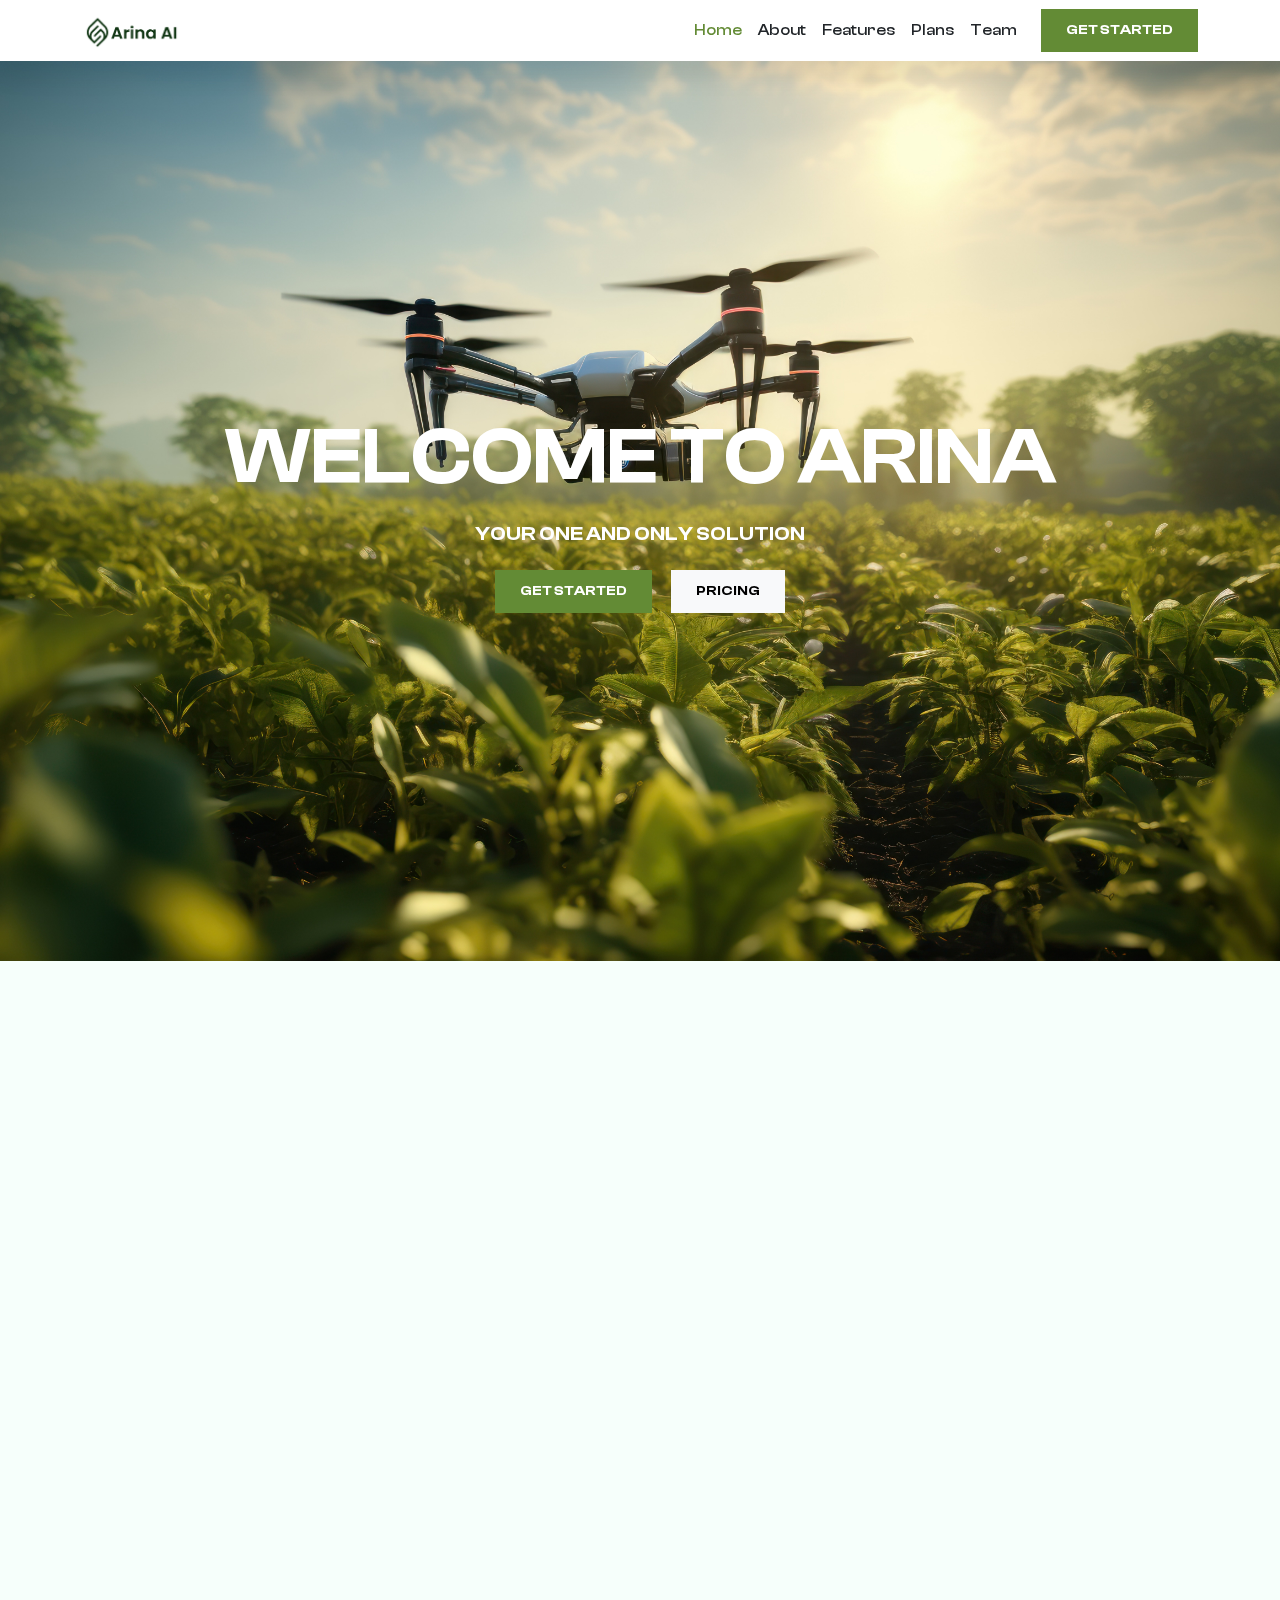
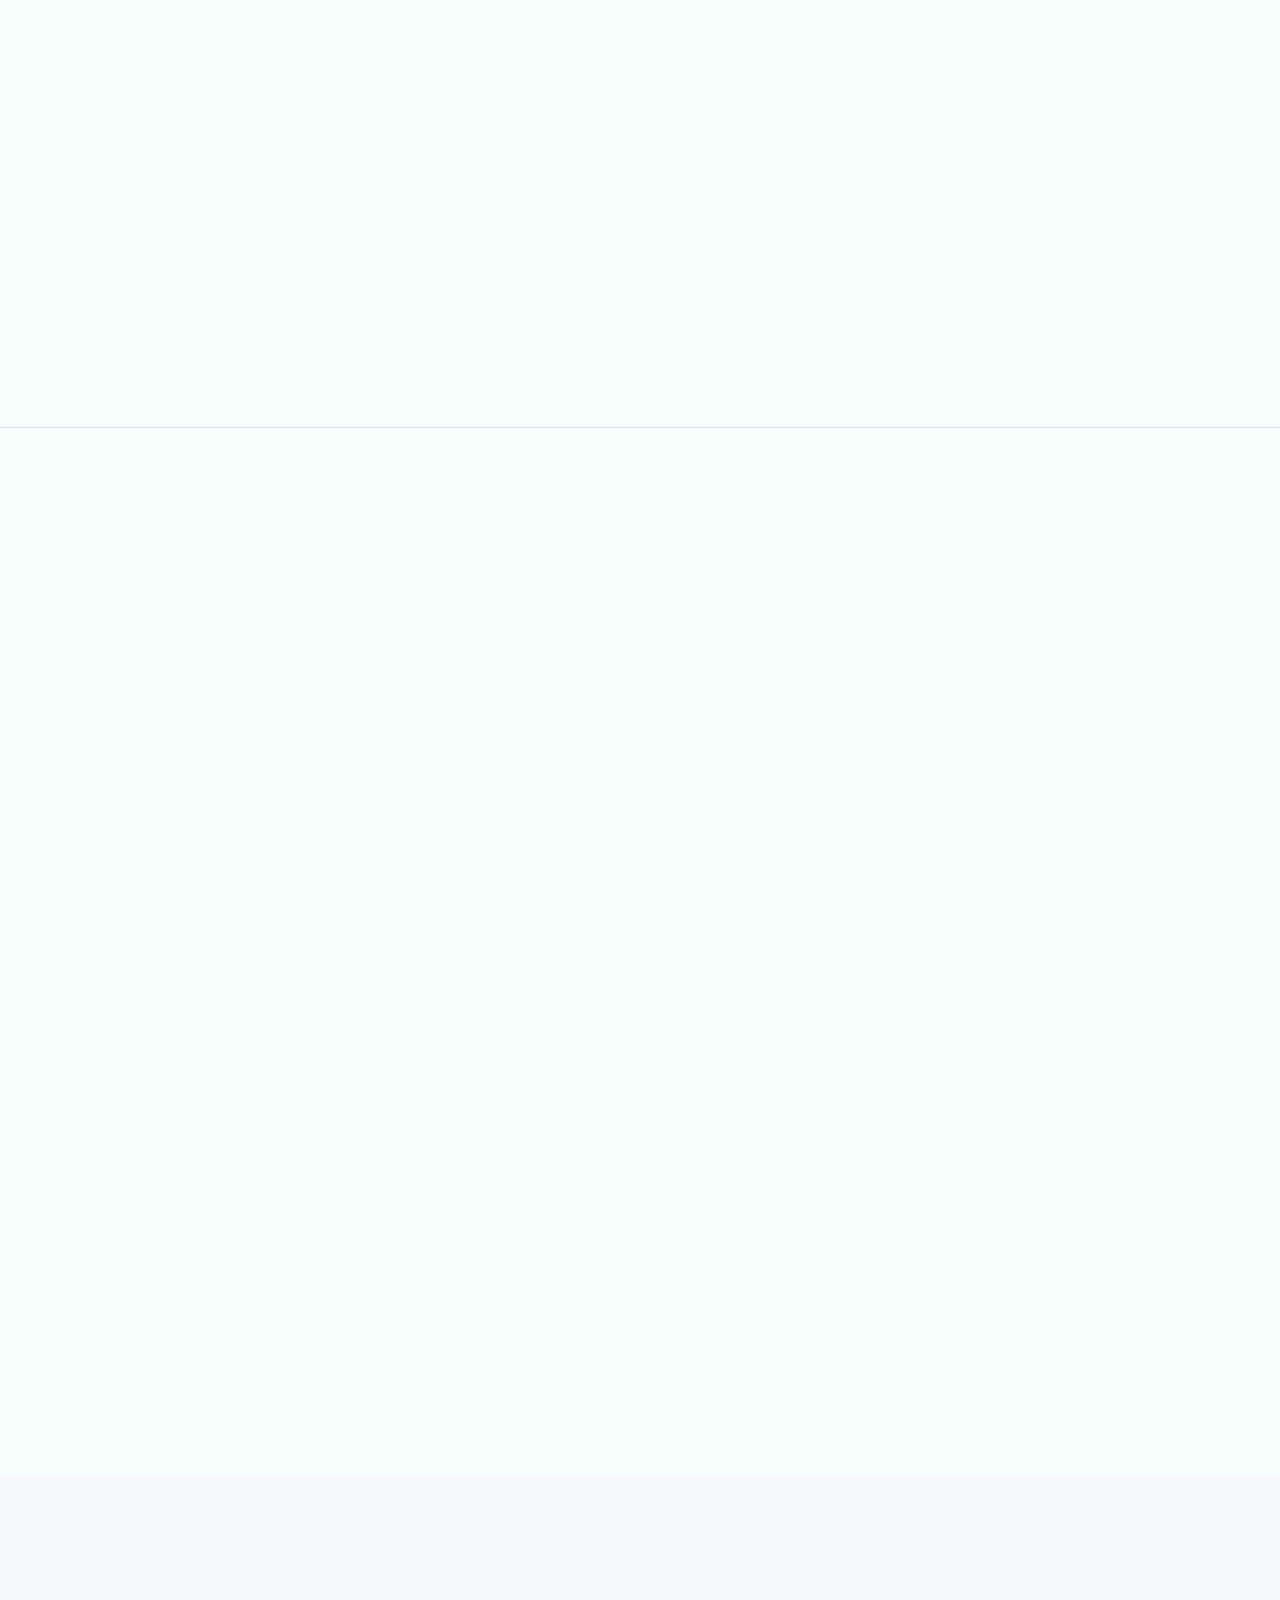
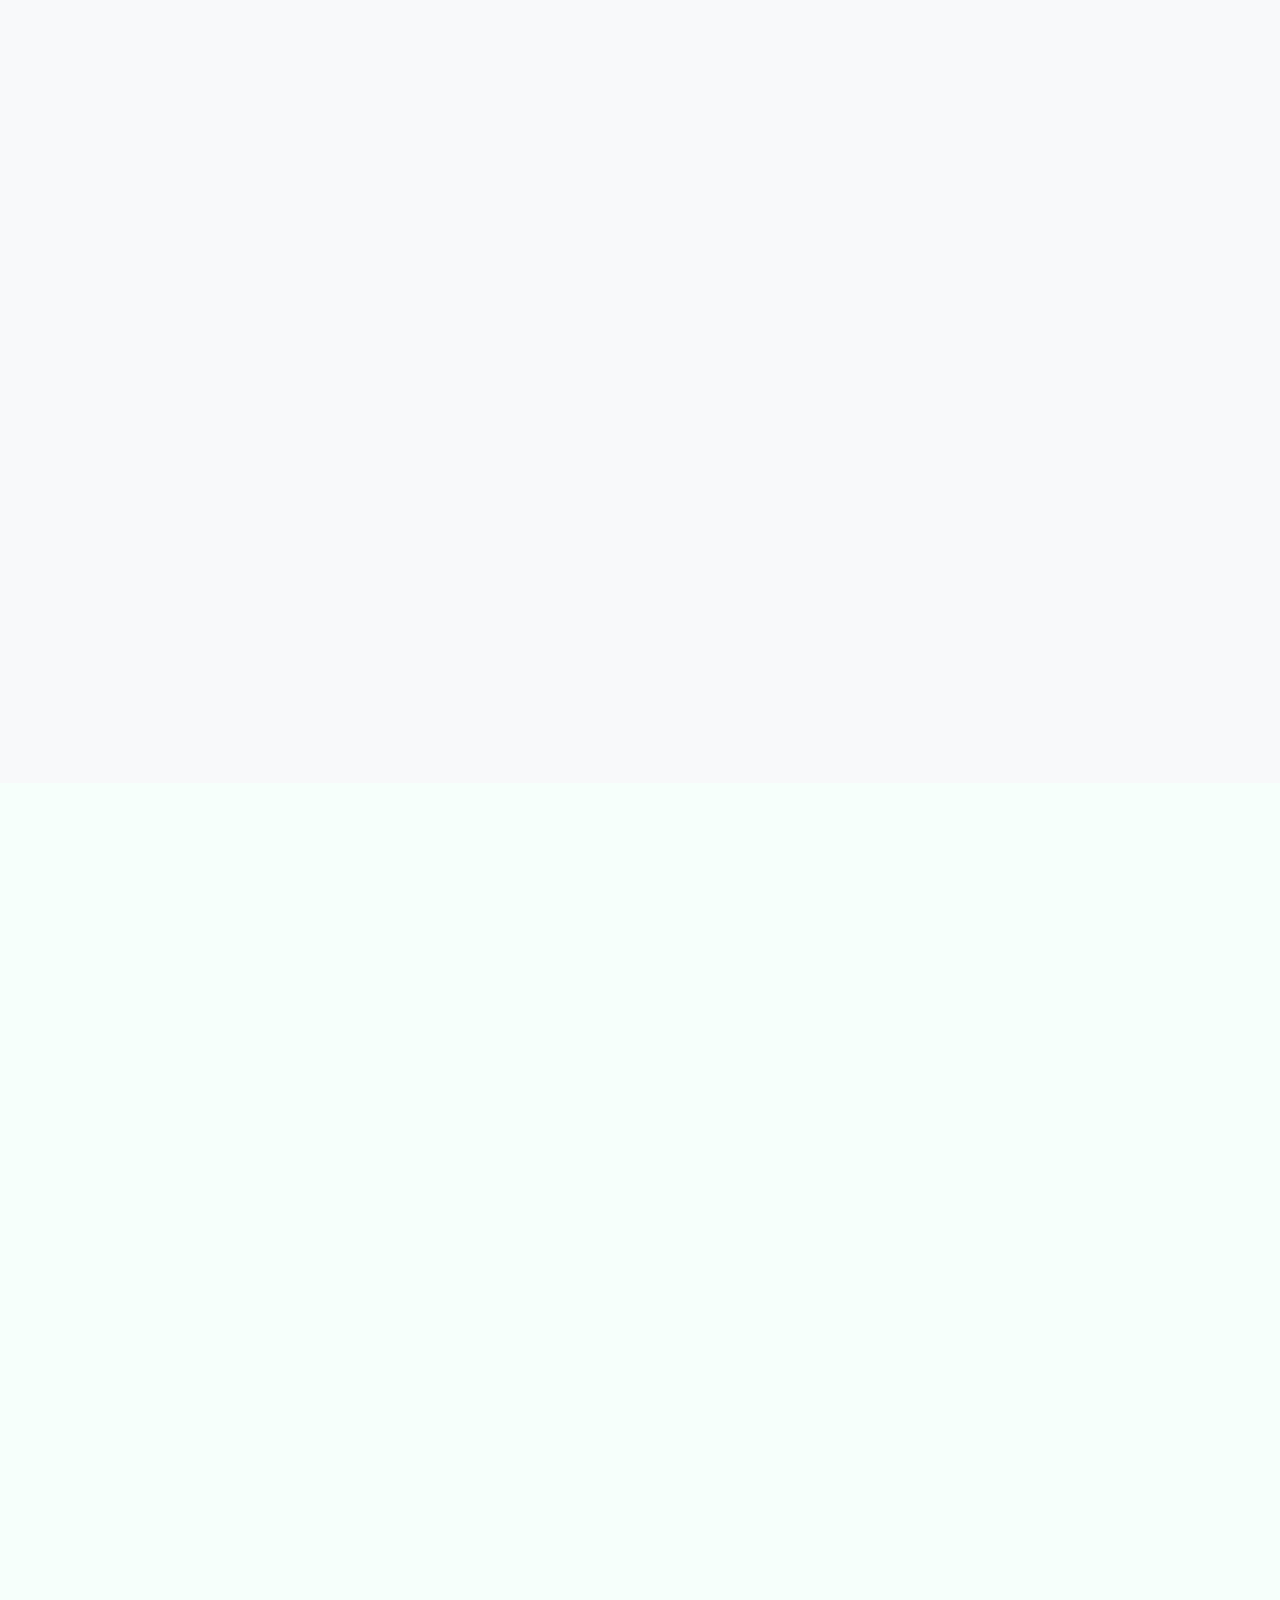
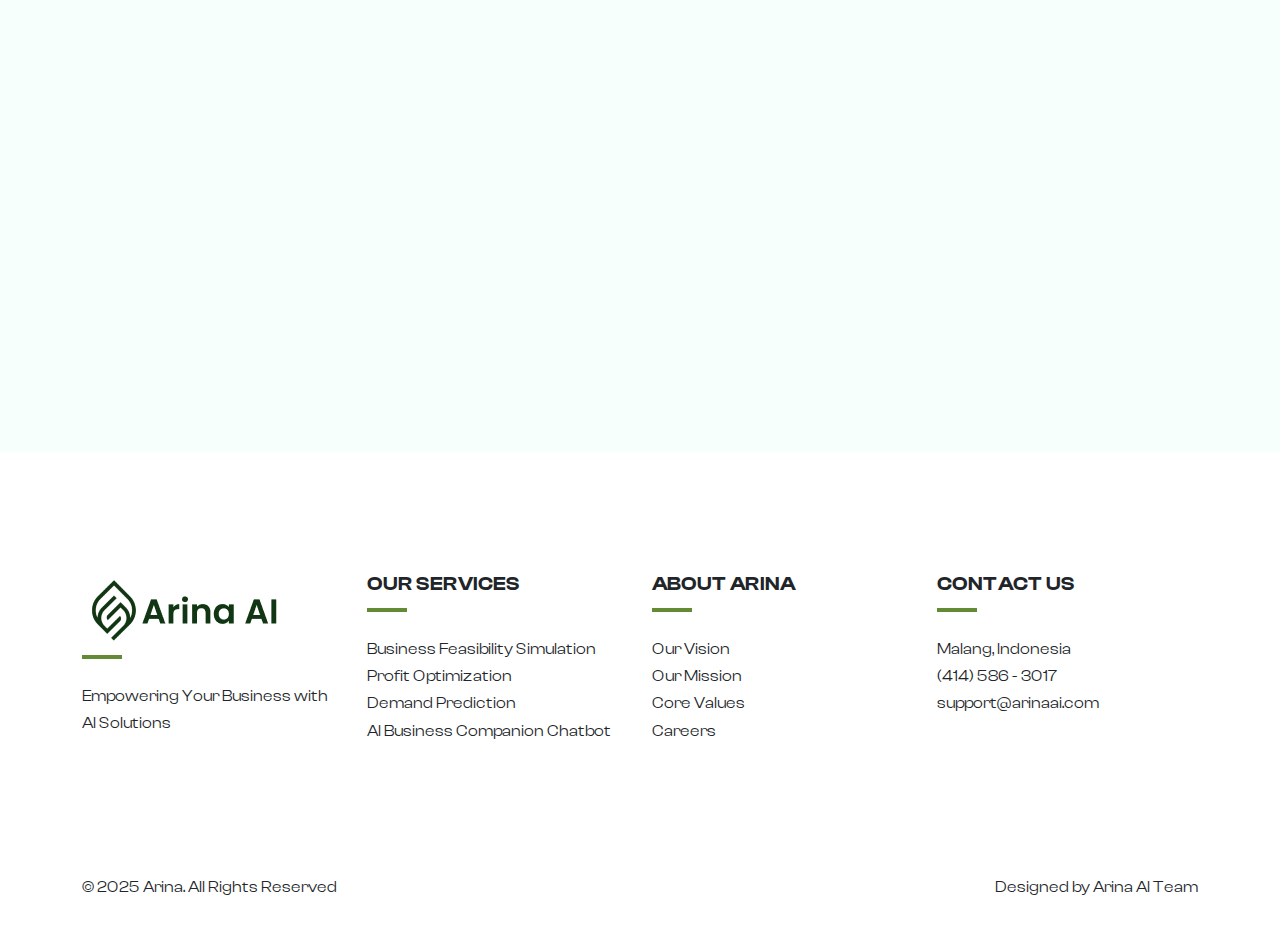
==== commit e907c990: "Change Subcription and Hero Image" ====
--- a/index.html
+++ b/index.html
@@ -36,7 +36,7 @@
                         <a class="nav-link" href="#Main Features">Features</a>
                     </li>
                     <li class="nav-item">
-                        <a class="nav-link" href="#reviews">Reviews</a>
+                        <a class="nav-link" href="#pricing">Plans</a>
                     </li>
                     <li class="nav-item">
                         <a class="nav-link" href="#team">Team</a>
--- a/assets/css/style.css
+++ b/assets/css/style.css
@@ -112,11 +112,10 @@
 
 /* HERO */
 #hero {
-    background: linear-gradient(rgba(var(--c-brand-rgb), 0.507), rgba(var(--c-brand-rgb), 0.438)), url(../images/Hero\ Background.jpg);
+    background: url(../images/Hero\ Background.jpg);
     background-position: center;
     background-size: cover;
 }
-
 
 /* SECTION TITLE */
 .section-title {
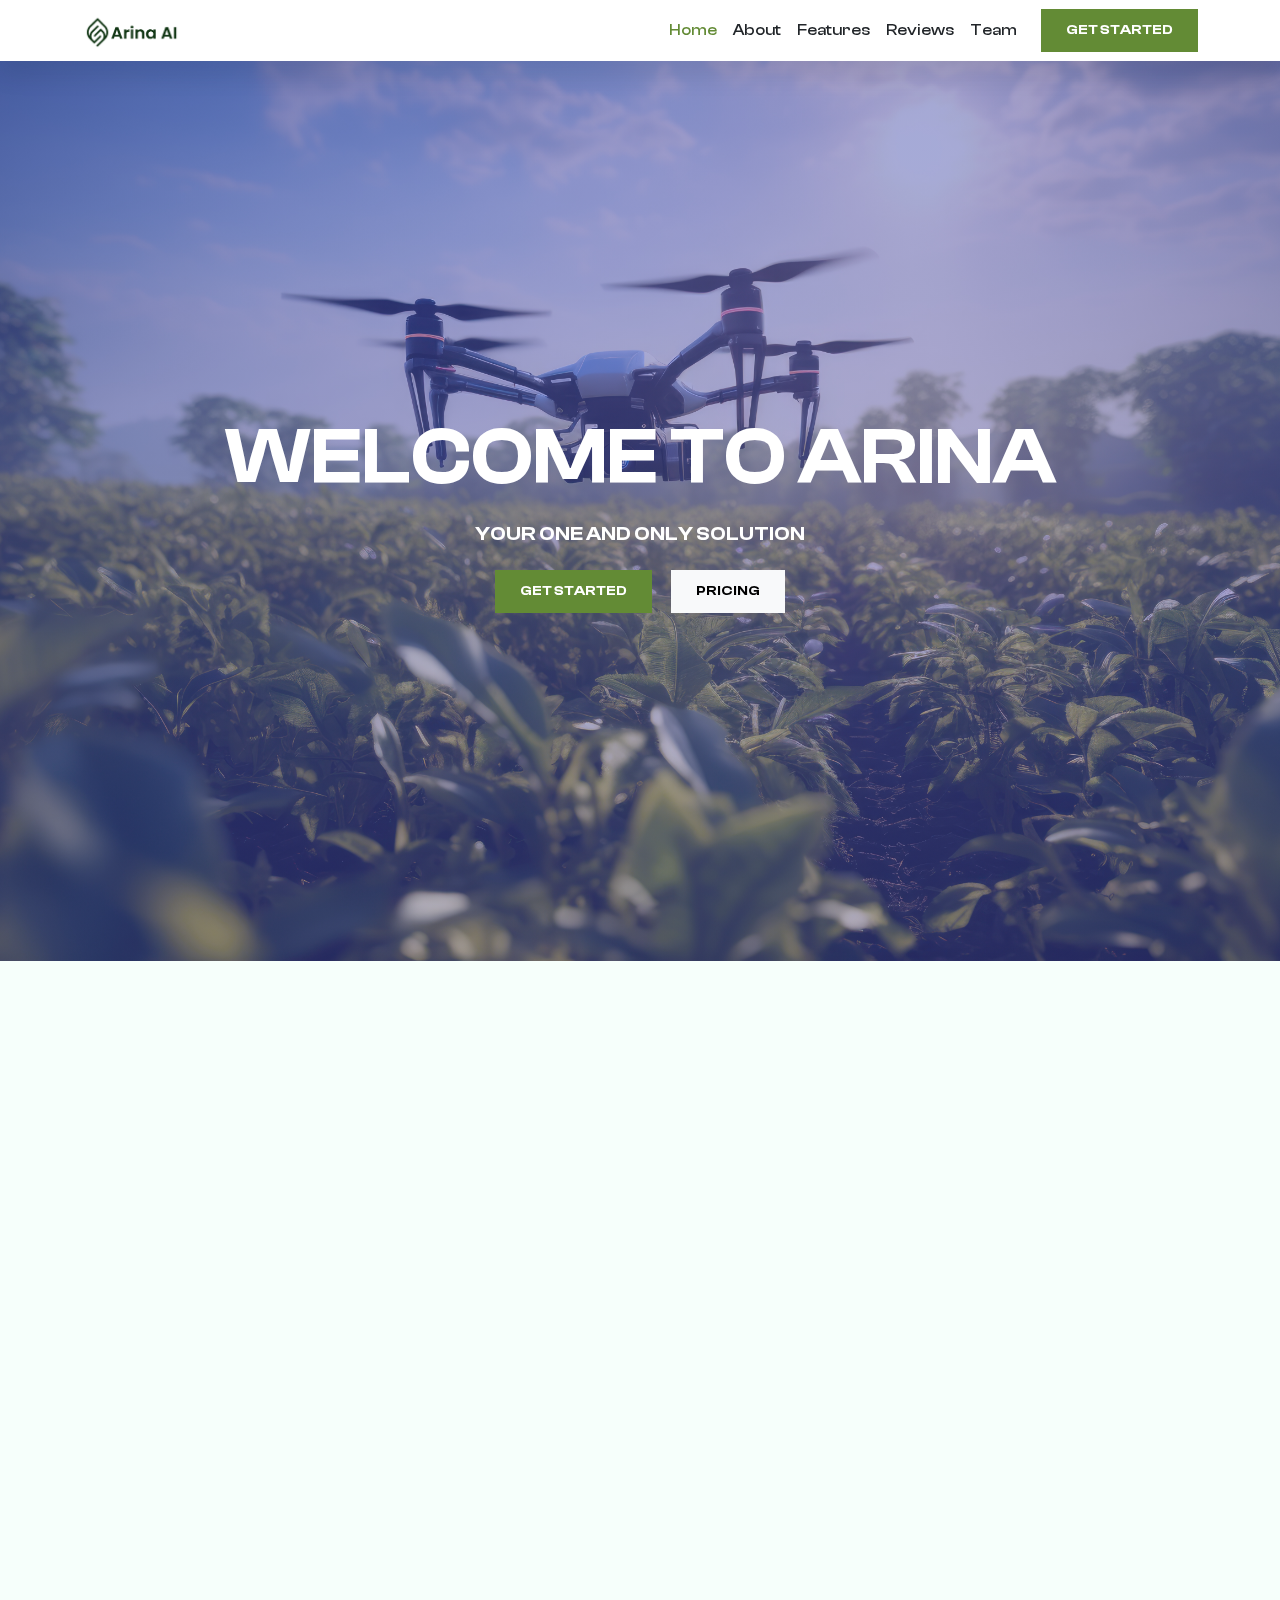
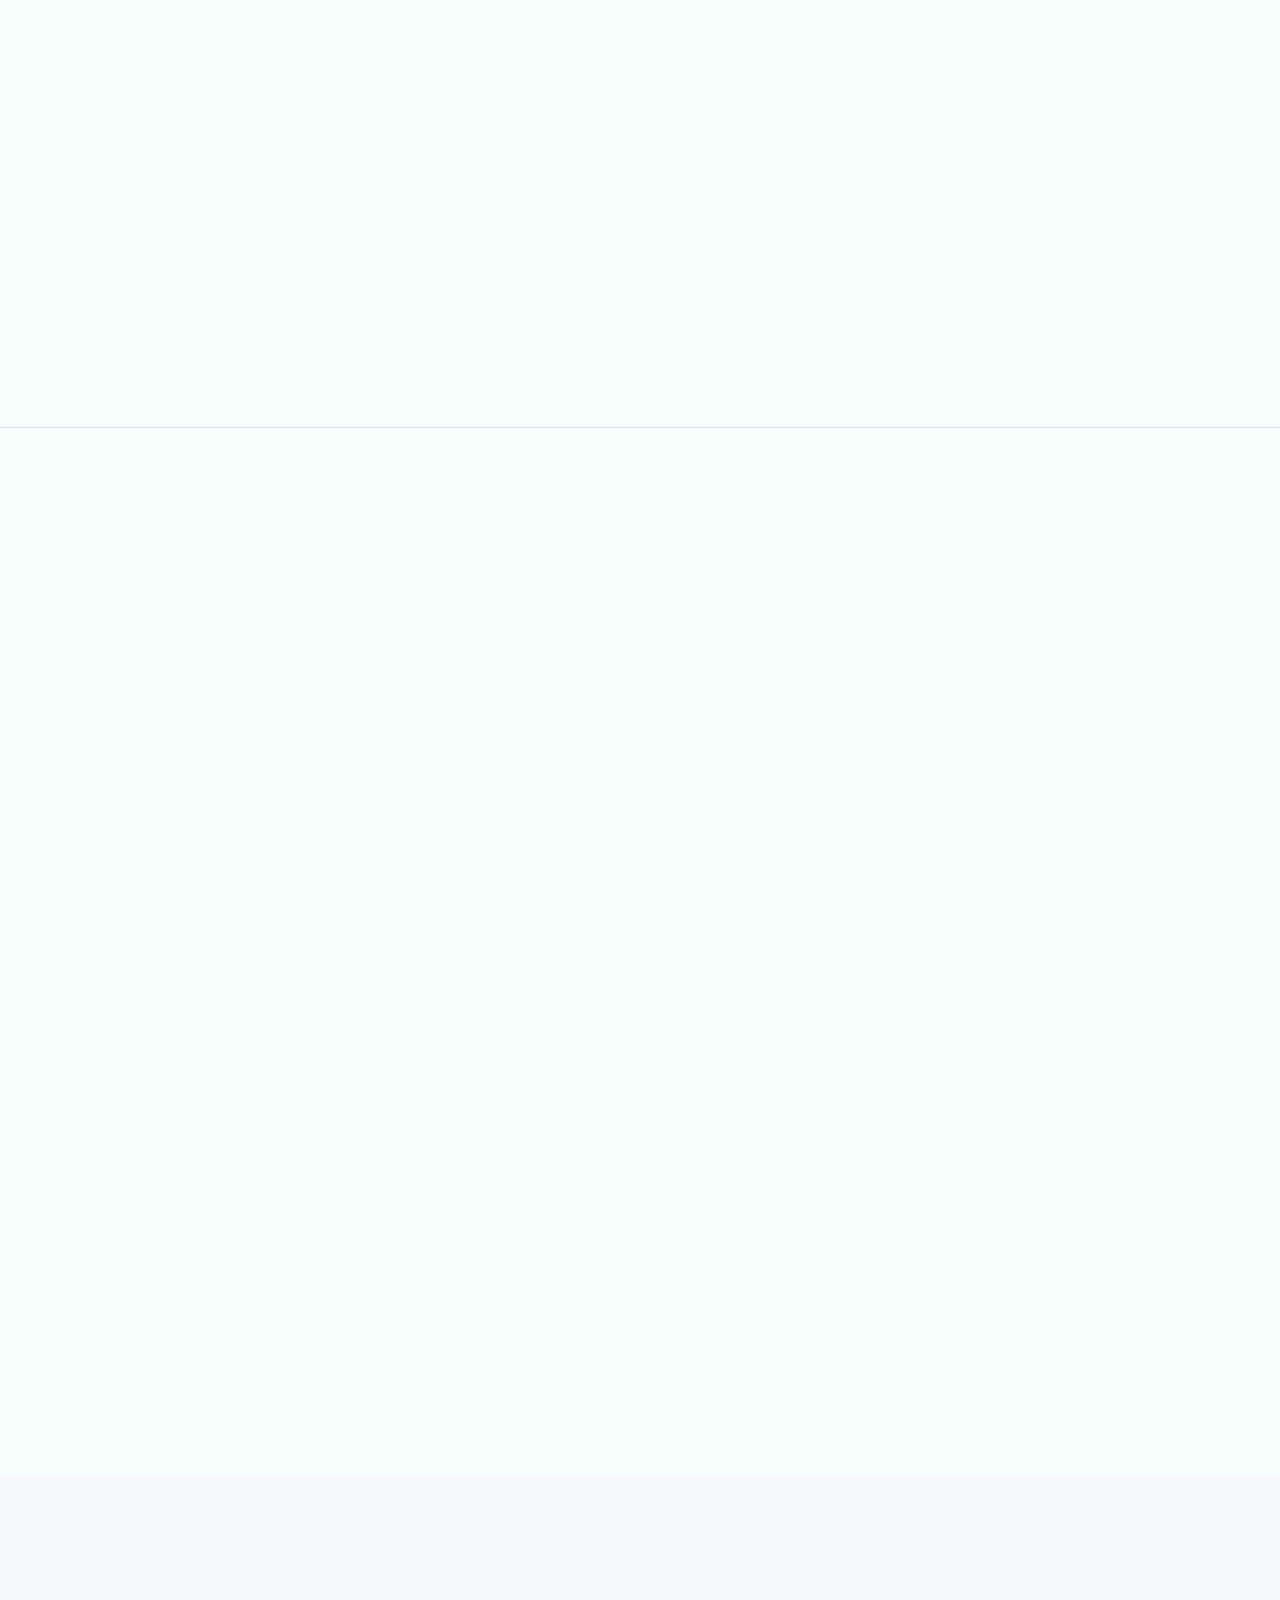
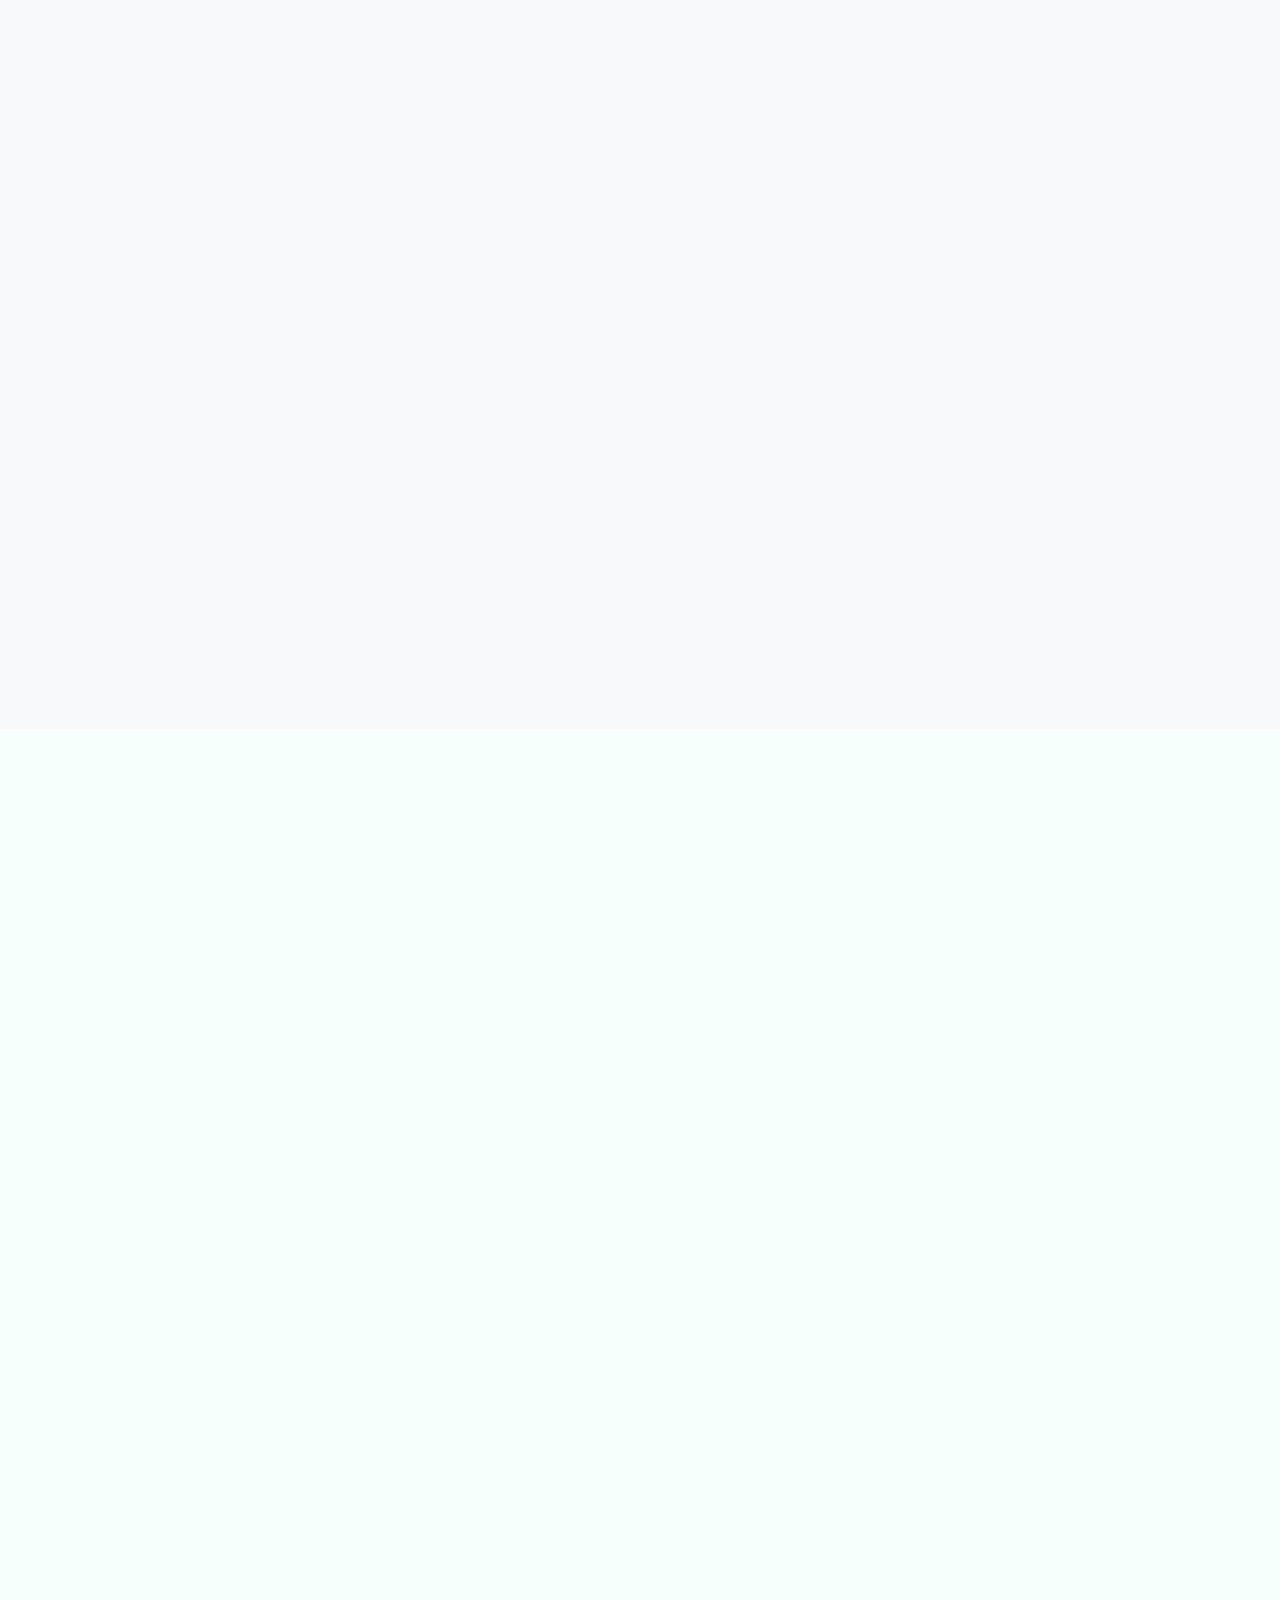
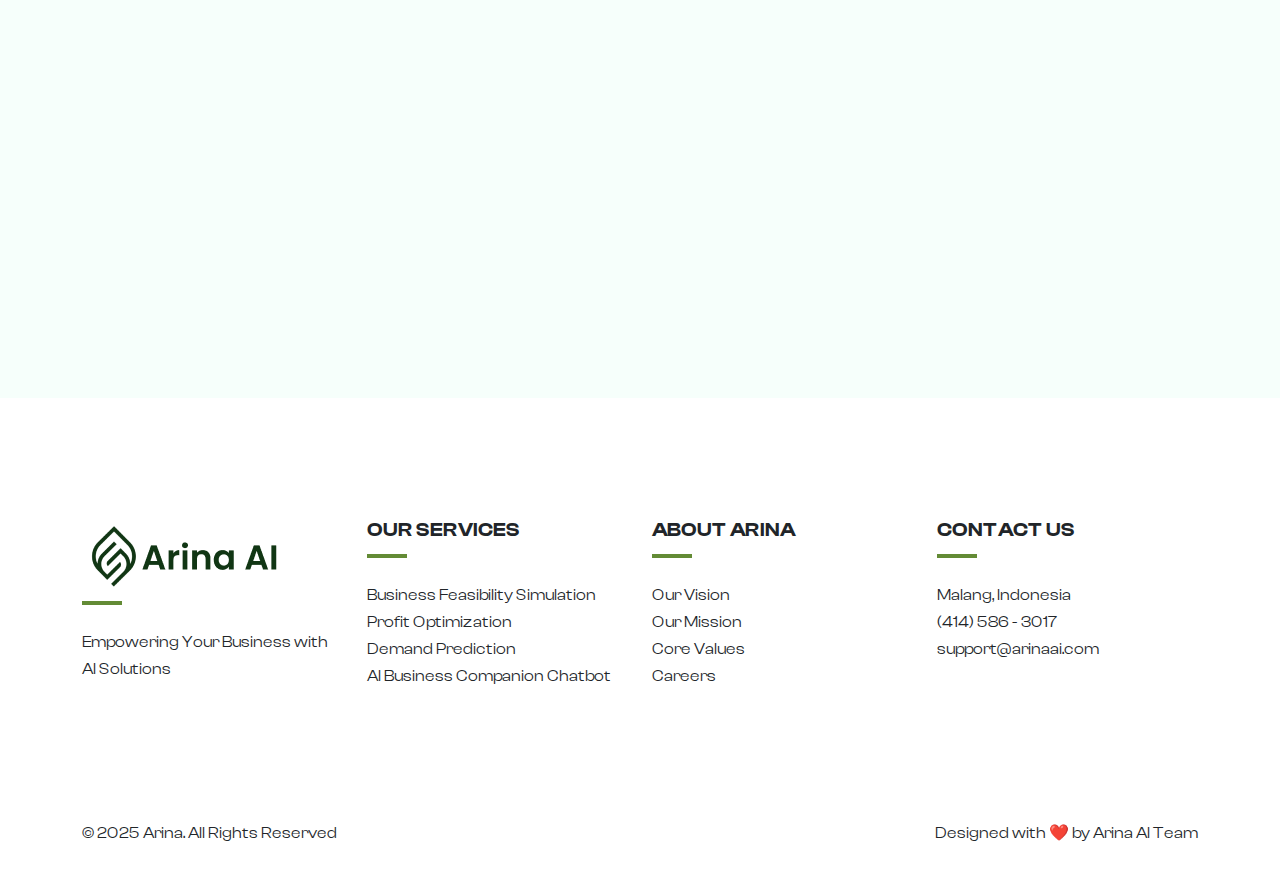
==== commit 50b39cc0: "Change Subscription Plan" ====
--- a/index.html
+++ b/index.html
@@ -36,7 +36,7 @@
                         <a class="nav-link" href="#Main Features">Features</a>
                     </li>
                     <li class="nav-item">
-                        <a class="nav-link" href="#pricing">Plans</a>
+                        <a class="nav-link" href="#reviews">Reviews</a>
                     </li>
                     <li class="nav-item">
                         <a class="nav-link" href="#team">Team</a>
@@ -204,12 +204,10 @@
             <div class="col-md-4" data-aos="fade-up" data-aos-delay="200">
                 <div class="pricing-card theme-shadow p-lg-5 p-4">
                     <h5 class="fw-bold">Basic Plan</h5>
-                    <h1 class="display-4 fw-semibold">$19</h1>
-                    <p class="text-muted">Per Month</p>
+                    <h1 class="display-4 fw-semibold">TBA</h1>
+                    <p class="text-muted">TBA</p>
                     <ul style="list-style-type: none; padding: 0;">
-                        <li>- Access to basic features</li>
-                        <li>- Email support</li>
-                        <li>- Up to 3 users</li>
+                        <li>TBA</li>
                     </ul>
                     <a href="#" class="btn btn-brand mt-3">Get Started</a>
                 </div>
@@ -218,26 +216,22 @@
             <div class="col-md-4" data-aos="fade-up" data-aos-delay="300">
                 <div class="pricing-card theme-shadow p-lg-5 p-4">
                     <h5 class="fw-bold">Standard Plan</h5>
-                    <h1 class="display-4 fw-semibold">$49</h1>
-                    <p class="text-muted">Per Month</p>
+                    <h1 class="display-4 fw-semibold">TBA</h1>
+                    <p class="text-muted">TBA</p>
                     <ul style="list-style-type: none; padding: 0;">
-                        <li>- Access to all features</li>
-                        <li>- Priority email support</li>
-                        <li>- Up to 10 users</li>
+                        <li>TBA</li>
                     </ul>
                     <a href="#" class="btn btn-brand mt-3">Get Started</a>
                 </div>
             </div>
-            <!-- Premium Plan -->
+<!-- Premium Plan -->
             <div class="col-md-4" data-aos="fade-up" data-aos-delay="400">
                 <div class="pricing-card theme-shadow p-lg-5 p-4">
-                    <h5 class="fw-bold">Premium Plan</h5>
-                    <h1 class="display-4 fw-semibold">$99</h1>
-                    <p class="text-muted">Per Month</p>
+                    <h5 class="fw-bold">Plus Plan</h5>
+                    <h1 class="display-4 fw-semibold">TBA</h1>
+                    <p class="text-muted">TBA</p>
                     <ul style="list-style-type: none; padding: 0;">
-                        <li>- Access to all features</li>
-                        <li>- 24/7 support</li>
-                        <li>- Unlimited users</li>
+                        <li>TBA</li>
                     </ul>
                     <a href="#" class="btn btn-brand mt-3">Get Started</a>
                 </div>
@@ -693,7 +687,7 @@
                     <p class="mb-0 text-dark">© 2025 Arina. All Rights Reserved</p>
                 </div>
                 <div class="col-auto">
-                    <p class="mb-0 text-dark">Designed by Arina AI Team</p>
+                    <p class="mb-0 text-dark">Designed with ❤️ by Arina AI Team</p>
                 </div>
             </div>
         </div>
--- a/assets/css/style.css
+++ b/assets/css/style.css
@@ -112,10 +112,11 @@
 
 /* HERO */
 #hero {
-    background: url(../images/Hero\ Background.jpg);
+    background: linear-gradient(rgba(var(--c-brand-rgb), 0.507), rgba(var(--c-brand-rgb), 0.438)), url(../images/Hero\ Background.jpg);
     background-position: center;
     background-size: cover;
 }
+
 
 /* SECTION TITLE */
 .section-title {
